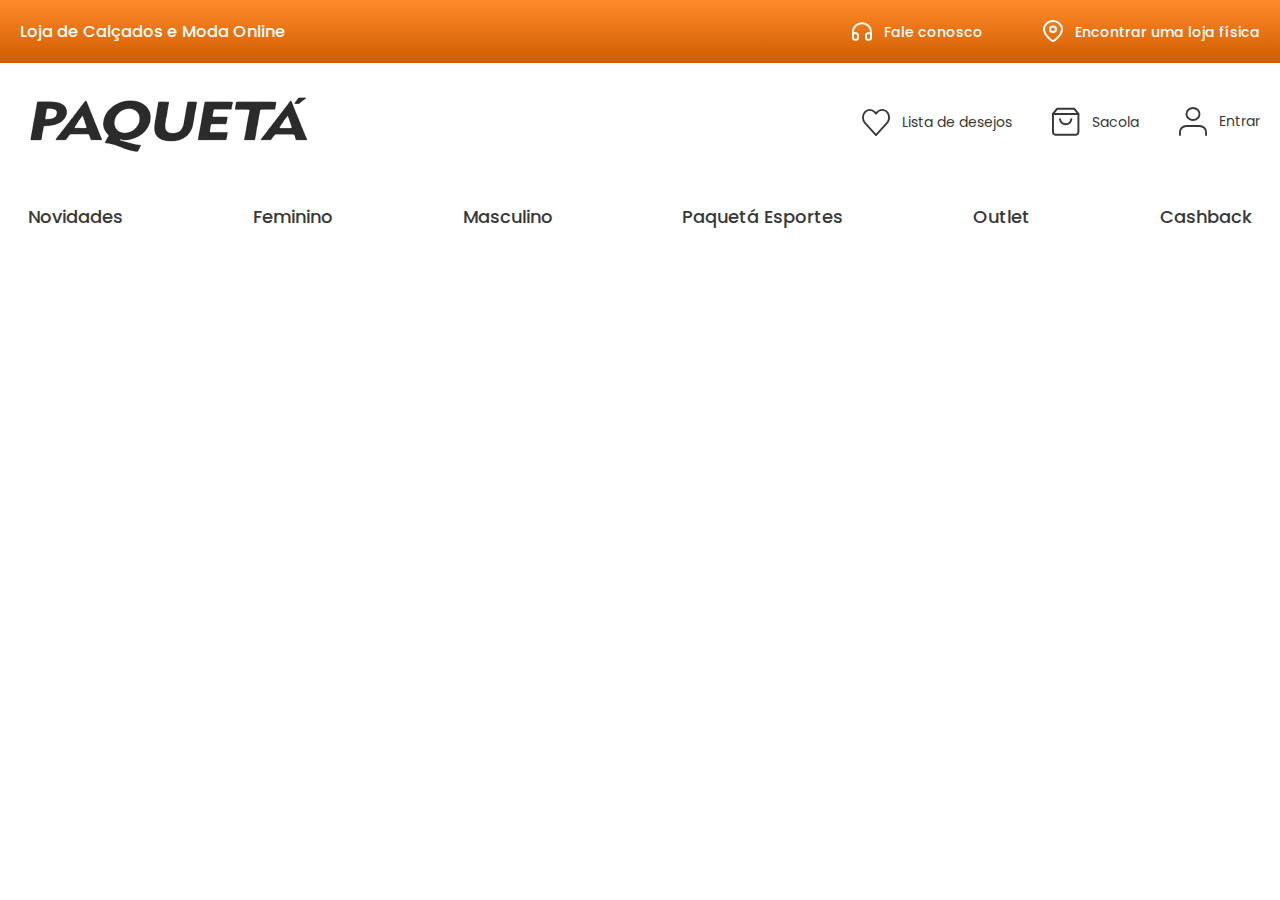
==== index.html @ 45530518 ":sparkles: feat: header com responsivo, css e js da pagina" ====
<!DOCTYPE html>
<html lang="en">
  <head>
    <meta charset="UTF-8" />
    <meta http-equiv="X-UA-Compatible" content="IE=edge" />
    <meta name="viewport" content="width=device-width, initial-scale=1.0" />
    <link rel="shortcut icon" href="./assets/favicon.ico" type="image/x-icon" />
    <link rel="stylesheet" href="assets/css/styles.css" />
    <title>Paqueta Calçados</title>
  </head>
  <body>
    <div class="header-top">
      <div class="container header-content">
        <div class="header-title">
          <h3>Loja de Calçados e Moda Online</h3>
        </div>
        <div class="header-address">
          <div class="header-address--item">
            <svg
              width="20"
              height="19"
              viewBox="0 0 20 19"
              fill="none"
              xmlns="http://www.w3.org/2000/svg"
            >
              <path
                d="M1 15.0268V9.50984C1 7.31505 1.94821 5.21016 3.63604 3.6582C5.32387 2.10625 7.61305 1.23437 10 1.23438C12.3869 1.23438 14.6761 2.10625 16.364 3.6582C18.0518 5.21016 19 7.31505 19 9.50984V15.0268"
                stroke="white"
                stroke-width="2"
                stroke-linecap="round"
                stroke-linejoin="round"
              />
              <path
                d="M19 15.9471C19 16.4348 18.7893 16.9026 18.4142 17.2475C18.0391 17.5923 17.5304 17.7861 17 17.7861H16C15.4696 17.7861 14.9609 17.5923 14.5858 17.2475C14.2107 16.9026 14 16.4348 14 15.9471V13.1886C14 12.7009 14.2107 12.2331 14.5858 11.8882C14.9609 11.5434 15.4696 11.3496 16 11.3496H19V15.9471ZM1 15.9471C1 16.4348 1.21071 16.9026 1.58579 17.2475C1.96086 17.5923 2.46957 17.7861 3 17.7861H4C4.53043 17.7861 5.03914 17.5923 5.41421 17.2475C5.78929 16.9026 6 16.4348 6 15.9471V13.1886C6 12.7009 5.78929 12.2331 5.41421 11.8882C5.03914 11.5434 4.53043 11.3496 4 11.3496H1V15.9471Z"
                stroke="white"
                stroke-width="2"
                stroke-linecap="round"
                stroke-linejoin="round"
              />
            </svg>
            <p>Fale conosco</p>
          </div>
          <div class="header-address--item">
            <svg
              width="20"
              height="23"
              viewBox="0 0 20 23"
              fill="none"
              xmlns="http://www.w3.org/2000/svg"
            >
              <path
                d="M19 9.27547C19 15.7119 10 21.2289 10 21.2289C10 21.2289 1 15.7119 1 9.27547C1 7.08068 1.94821 4.97578 3.63604 3.42383C5.32387 1.87188 7.61305 1 10 1C12.3869 1 14.6761 1.87188 16.364 3.42383C18.0518 4.97578 19 7.08068 19 9.27547Z"
                stroke="white"
                stroke-width="2"
                stroke-linecap="round"
                stroke-linejoin="round"
              />
              <path
                d="M10 12.0346C11.6569 12.0346 13 10.7995 13 9.27607C13 7.7526 11.6569 6.51758 10 6.51758C8.34315 6.51758 7 7.7526 7 9.27607C7 10.7995 8.34315 12.0346 10 12.0346Z"
                stroke="white"
                stroke-width="2"
                stroke-linecap="round"
                stroke-linejoin="round"
              />
            </svg>
            <p>Encontrar uma loja física</p>
          </div>
        </div>
      </div>
    </div>

    <header class="container column-reverse">
      <div class="header-logo-login">
        <div class="header-logo">
          <a href="#"><img src="./assets/logo.png" alt="" /></a>
        </div>
        <div class="header-actions">
          <div class="header-actions--item">
            <svg
              width="30"
              height="29"
              viewBox="0 0 30 29"
              fill="none"
              xmlns="http://www.w3.org/2000/svg"
            >
              <path
                d="M26.8409 3.387C26.1568 2.63025 25.3445 2.02994 24.4504 1.62037C23.5563 1.21081 22.598 1 21.6302 1C20.6625 1 19.7042 1.21081 18.8101 1.62037C17.916 2.02994 17.1037 2.63025 16.4195 3.387L14.9996 4.95678L13.5798 3.387C12.1978 1.85914 10.3234 1.00079 8.36905 1.00079C6.41466 1.00079 4.54031 1.85914 3.15835 3.387C1.77638 4.91486 1 6.98708 1 9.1478C1 11.3085 1.77638 13.3807 3.15835 14.9086L4.57823 16.4784L14.9996 28L25.4211 16.4784L26.8409 14.9086C27.5254 14.1522 28.0684 13.2541 28.4389 12.2657C28.8093 11.2772 29 10.2178 29 9.1478C29 8.07785 28.8093 7.01838 28.4389 6.02992C28.0684 5.04147 27.5254 4.14339 26.8409 3.387V3.387Z"
                stroke="#383838"
                stroke-width="2"
                stroke-linecap="round"
                stroke-linejoin="round"
              />
            </svg>
            <p>Lista de desejos</p>
          </div>
          <div class="header-actions--item">
            <svg
              width="29"
              height="30"
              viewBox="0 0 29 30"
              fill="none"
              xmlns="http://www.w3.org/2000/svg"
            >
              <path
                d="M5.39286 1.25L1 6.63562V25.4853C1 26.1995 1.30854 26.8844 1.85776 27.3894C2.40697 27.8944 3.15187 28.1781 3.92857 28.1781H24.4286C25.2053 28.1781 25.9502 27.8944 26.4994 27.3894C27.0486 26.8844 27.3571 26.1995 27.3571 25.4853V6.63562L22.9643 1.25H5.39286Z"
                stroke="#383838"
                stroke-width="2"
                stroke-linecap="round"
                stroke-linejoin="round"
              />
              <path
                d="M1 6.63477H27.3571"
                stroke="#383838"
                stroke-width="2"
                stroke-linecap="round"
                stroke-linejoin="round"
              />
              <path
                d="M20.0358 12.0215C20.0358 13.4498 19.4187 14.8197 18.3203 15.8297C17.2219 16.8397 15.7321 17.4071 14.1787 17.4071C12.6253 17.4071 11.1355 16.8397 10.0371 15.8297C8.93862 14.8197 8.32153 13.4498 8.32153 12.0215"
                stroke="#383838"
                stroke-width="2"
                stroke-linecap="round"
                stroke-linejoin="round"
              />
            </svg>
            <p>Sacola</p>
          </div>
          <div class="header-actions--item">
            <svg
              width="30"
              height="31"
              viewBox="0 0 30 31"
              fill="none"
              xmlns="http://www.w3.org/2000/svg"
            >
              <path
                d="M29 29.9633V26.7451C29 25.038 28.2625 23.4009 26.9497 22.1938C25.637 20.9867 23.8565 20.3086 22 20.3086H8C6.14348 20.3086 4.36301 20.9867 3.05025 22.1938C1.7375 23.4009 1 25.038 1 26.7451V29.9633"
                stroke="#383838"
                stroke-width="2"
                stroke-linecap="round"
                stroke-linejoin="round"
              />
              <path
                d="M15 13.873C18.866 13.873 22 10.9912 22 7.43648C22 3.88171 18.866 1 15 1C11.134 1 8 3.88171 8 7.43648C8 10.9912 11.134 13.873 15 13.873Z"
                stroke="#383838"
                stroke-width="2"
                stroke-linecap="round"
                stroke-linejoin="round"
              />
            </svg>
            <p>Entrar</p>
          </div>
        </div>
      </div>
      <nav>
        <div class="menu-mobile">
          <div></div>
          <div></div>
          <div></div>
        </div>
        <ul class="menu">
          <li><a href="#">Novidades</a></li>
          <li><a href="#">Feminino</a></li>
          <li><a href="#">Masculino</a></li>
          <li><a href="#">Paquetá Esportes</a></li>
          <li><a href="#">Outlet</a></li>
          <li><a href="#">Cashback</a></li>
        </ul>
      </nav>
    </header>

    <script type="module" src="./assets/js/index.js"></script>
  </body>
</html>
---- assets/css/styles.css ----
@import "global.css";
@import "header.css";

@import "responsivo.css";
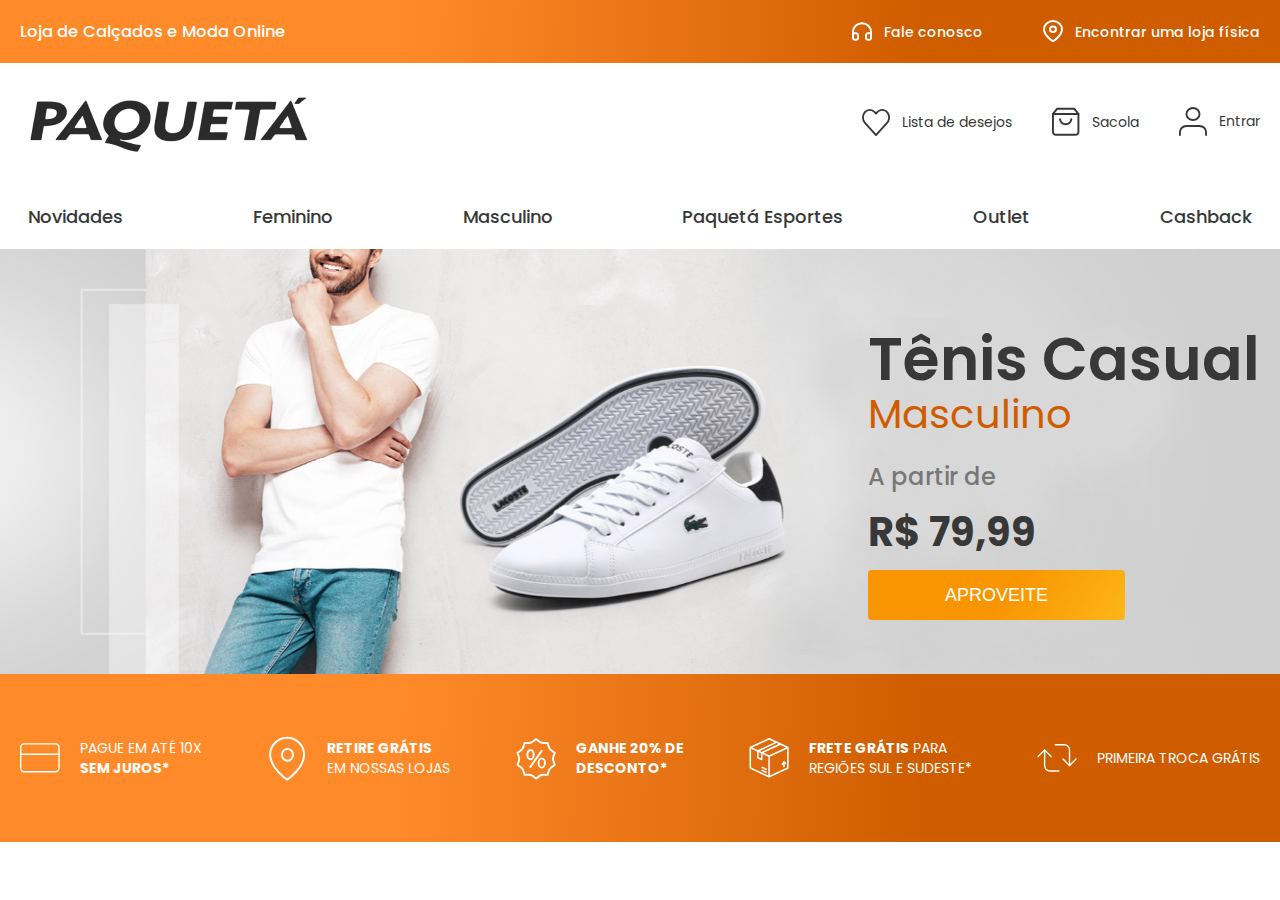
==== commit f9ee0674: ":sparkles: feat: adicionado banner e feito responsivo" ====
--- a/index.html
+++ b/index.html
@@ -4,7 +4,11 @@
     <meta charset="UTF-8" />
     <meta http-equiv="X-UA-Compatible" content="IE=edge" />
     <meta name="viewport" content="width=device-width, initial-scale=1.0" />
-    <link rel="shortcut icon" href="./assets/favicon.ico" type="image/x-icon" />
+    <link
+      rel="shortcut icon"
+      href="./assets/images/favicon.ico"
+      type="image/x-icon"
+    />
     <link rel="stylesheet" href="assets/css/styles.css" />
     <title>Paqueta Calçados</title>
   </head>
@@ -72,7 +76,7 @@
     <header class="container column-reverse">
       <div class="header-logo-login">
         <div class="header-logo">
-          <a href="#"><img src="./assets/logo.png" alt="" /></a>
+          <a href="#"><img src="./assets/images/logo.png" alt="" /></a>
         </div>
         <div class="header-actions">
           <div class="header-actions--item">
@@ -169,6 +173,197 @@
       </nav>
     </header>
 
+    <main>
+      <div class="banner">
+        <img src="./assets/images/banner-hero.png" alt="" />
+        <div class="banner-text">
+          <div class="banner-title">
+            <h2>Tênis Casual</h2>
+            <p>Masculino</p>
+          </div>
+
+          <div class="banner-price">
+            <span>A partir de </span>
+            <p>R$ 79,99</p>
+          </div>
+
+          <button class="button">Aproveite</button>
+        </div>
+      </div>
+
+      <div class="banner-desc">
+        <div class="container banner-flex">
+          <div class="banner-desc--item">
+            <svg
+              width="56"
+              height="42"
+              viewBox="0 0 56 42"
+              fill="none"
+              xmlns="http://www.w3.org/2000/svg"
+            >
+              <path
+                d="M49.75 1.24414H5.875C3.18261 1.24414 1 3.42675 1 6.11914V35.3691C1 38.0615 3.18261 40.2441 5.875 40.2441H49.75C52.4424 40.2441 54.625 38.0615 54.625 35.3691V6.11914C54.625 3.42675 52.4424 1.24414 49.75 1.24414Z"
+                stroke="white"
+                stroke-width="2"
+                stroke-linecap="round"
+                stroke-linejoin="round"
+              />
+              <path
+                d="M1 15.8691H54.625"
+                stroke="white"
+                stroke-width="2"
+                stroke-linecap="round"
+                stroke-linejoin="round"
+              />
+            </svg>
+            <div class="banner-desc--item-desc">
+              <p>Pague em até 10X</p>
+              <strong>Sem Juros*</strong>
+            </div>
+          </div>
+
+          <div class="banner-desc--item">
+            <svg
+              width="37"
+              height="45"
+              viewBox="0 0 37 45"
+              fill="none"
+              xmlns="http://www.w3.org/2000/svg"
+            >
+              <path
+                d="M35.625 18.8704C35.625 32.1908 18.625 43.6083 18.625 43.6083C18.625 43.6083 1.625 32.1908 1.625 18.8704C1.625 14.3282 3.41607 9.9721 6.60418 6.7603C9.7923 3.54851 14.1163 1.74414 18.625 1.74414C23.1337 1.74414 27.4577 3.54851 30.6458 6.7603C33.8339 9.9721 35.625 14.3282 35.625 18.8704Z"
+                stroke="white"
+                stroke-width="2"
+                stroke-linecap="round"
+                stroke-linejoin="round"
+              />
+              <path
+                d="M18.9714 24.7697C22.0372 24.7697 24.5225 22.1144 24.5225 18.839C24.5225 15.5635 22.0372 12.9082 18.9714 12.9082C15.9057 12.9082 13.4204 15.5635 13.4204 18.839C13.4204 22.1144 15.9057 24.7697 18.9714 24.7697Z"
+                stroke="white"
+                stroke-width="2"
+                stroke-linecap="round"
+                stroke-linejoin="round"
+              />
+            </svg>
+            <div class="banner-desc--item-desc">
+              <strong>Retire grátis</strong>
+              <p>Em nossas lojas</p>
+            </div>
+          </div>
+
+          <div class="banner-desc--item">
+            <svg
+              width="42"
+              height="45"
+              viewBox="0 0 42 45"
+              fill="none"
+              xmlns="http://www.w3.org/2000/svg"
+            >
+              <path
+                d="M18.5683 18.4741C18.5683 21.1788 17.0791 23.3716 15.2423 23.3716C13.4052 23.3716 11.916 21.1788 11.916 18.4741C11.916 15.769 13.4052 13.5762 15.2423 13.5762C17.0791 13.5762 18.5683 15.769 18.5683 18.4741Z"
+                stroke="white"
+                stroke-width="2.01888"
+                stroke-miterlimit="10"
+                stroke-linecap="round"
+              />
+              <path
+                d="M30.3285 27.2452C30.3285 29.9503 28.8393 32.1431 27.0022 32.1431C25.1655 32.1431 23.6763 29.9503 23.6763 27.2452C23.6763 24.5405 25.1655 22.3477 27.0022 22.3477C28.8393 22.3477 30.3285 24.5405 30.3285 27.2452"
+                stroke="white"
+                stroke-width="2.01888"
+                stroke-miterlimit="10"
+                stroke-linecap="round"
+              />
+              <path
+                d="M15.0959 31.3409L26.9165 14.4453"
+                stroke="white"
+                stroke-width="2.01888"
+                stroke-miterlimit="10"
+                stroke-linecap="round"
+              />
+              <path
+                d="M21.1224 2.24414L24.8472 4.96444C25.9298 5.75603 27.2335 6.18266 28.5721 6.18266H33.175L34.5984 10.5828C35.0113 11.8633 35.8172 12.9789 36.8998 13.7701L40.6246 16.4904L39.2012 20.8906L39.2016 20.8909C38.7876 22.1707 38.7876 23.5493 39.2016 24.8291L40.625 29.2293L36.9002 31.9496L36.8998 31.9499C35.8172 32.7411 35.0113 33.8567 34.5984 35.1372L33.175 39.5373H28.5671C27.2285 39.5373 25.9245 39.9639 24.8423 40.7556L21.1223 43.4759L17.3975 40.7556C16.3149 39.964 15.0112 39.5373 13.6726 39.5373H9.07468L7.65127 35.1372C7.2383 33.8567 6.43277 32.7411 5.34984 31.9499L1.625 29.2296L3.04841 24.8294V24.8291C3.46209 23.5493 3.46209 22.1707 3.04841 20.8909L1.625 16.4908L5.34984 13.7705V13.7701C6.43277 12.9789 7.23831 11.8633 7.65127 10.5828L9.07468 6.18266H13.6776C15.0162 6.18266 16.3202 5.75606 17.4024 4.96444L21.1224 2.24414Z"
+                stroke="white"
+                stroke-width="2.01888"
+                stroke-miterlimit="10"
+              />
+            </svg>
+
+            <div class="banner-desc--item-desc">
+              <strong
+                >Ganhe 20% de <br />
+                desconto*</strong
+              >
+            </div>
+          </div>
+
+          <div class="banner-desc--item">
+            <svg
+              width="48"
+              height="48"
+              viewBox="0 0 48 48"
+              fill="none"
+              xmlns="http://www.w3.org/2000/svg"
+            >
+              <path
+                d="M47.5978 36.2327C47.6108 36.1889 47.6196 36.1444 47.625 36.099V11.3924C47.6229 11.2806 47.6008 11.1696 47.5594 11.0658C47.5481 11.0364 47.5347 11.0078 47.5201 10.98C47.4837 10.9052 47.4377 10.8359 47.3826 10.7737C47.3646 10.7539 47.35 10.7312 47.3303 10.7123V10.7127C47.2572 10.6408 47.1732 10.582 47.0812 10.5375L24.5164 0.087001C24.2682 -0.0290003 23.9818 -0.0290003 23.7336 0.087001L1.16879 10.5375C1.07684 10.582 0.992828 10.6408 0.919681 10.7127C0.900036 10.7316 0.884988 10.7543 0.867433 10.7741V10.7737C0.81226 10.8359 0.766282 10.9052 0.729913 10.98C0.715284 11.0078 0.701908 11.0364 0.690623 11.0658C0.649243 11.1696 0.62709 11.2806 0.625 11.3924V36.099C0.630434 36.1444 0.639211 36.1889 0.652169 36.2327C0.65802 36.3045 0.672232 36.3751 0.694385 36.4436C0.7203 36.4979 0.751648 36.5491 0.788012 36.5971C0.816434 36.65 0.849873 36.7005 0.887909 36.7467C0.940575 36.7954 0.998678 36.8383 1.06137 36.874C1.09523 36.903 1.13159 36.9299 1.16963 36.9539L23.7344 47.4043H23.7478C23.9877 47.5149 24.264 47.5149 24.5043 47.4043H24.5173L47.082 36.9539C47.1201 36.9299 47.1564 36.903 47.1907 36.874C47.253 36.8383 47.3111 36.7954 47.3638 36.7467C47.4022 36.7005 47.4356 36.65 47.4641 36.5971C47.5 36.5491 47.5318 36.4979 47.5577 36.4436C47.579 36.3751 47.5924 36.3041 47.5978 36.2327H47.5978ZM2.49933 12.8635L9.67772 16.1877V23.6624C9.67772 24.0298 9.89089 24.3635 10.2228 24.5173L14.9041 26.6827C15.1938 26.8168 15.532 26.7933 15.8007 26.6197C16.0695 26.4465 16.2321 26.1477 16.2316 25.8266V19.2269L23.191 22.4439V45.0761L2.49879 35.4956L2.49933 12.8635ZM35.437 7.22673L15.2658 16.6848L12.8399 15.5617L33.0121 6.10362L35.437 7.22673ZM11.5528 17.0547L14.3617 18.3547V24.3579L11.5528 23.0588V17.0547ZM25.063 22.4439L45.7552 12.8635V35.4956L25.063 45.076V22.4439ZM24.1267 20.8039L17.4792 17.726L37.6738 8.25568L44.4506 11.3928L24.1267 20.8039ZM24.1267 1.98283L30.7901 5.06788L10.5955 14.5387L3.80294 11.3931L24.1267 1.98283ZM15.0148 34.8863C15.1189 34.6593 15.3082 34.4832 15.5411 34.3966C15.7743 34.31 16.0318 34.3206 16.2575 34.4248L20.9606 36.6024H20.9601C21.1909 36.7037 21.371 36.894 21.4605 37.1307C21.5499 37.3669 21.5407 37.6296 21.4358 37.8595C21.3305 38.089 21.1374 38.2663 20.9008 38.3517C20.6638 38.437 20.403 38.4227 20.1764 38.3122L15.4733 36.1346H15.4738C15.0044 35.9173 14.7991 35.3583 15.0148 34.8862V34.8863ZM21.4179 41.3893H21.4183C21.2018 41.8613 20.6463 42.0677 20.1765 41.8504L15.4734 39.6728H15.4738C15.004 39.4538 14.7996 38.8936 15.0174 38.4211C15.2352 37.9487 15.7923 37.7432 16.2622 37.9621L20.9653 40.1397C21.433 40.3595 21.6357 40.9181 21.4184 41.3892L21.4179 41.3893ZM44.4556 31.1128C44.0928 31.4831 43.5001 31.4877 43.1319 31.1233L42.9053 30.9002V34.3382C42.9053 34.8581 42.4861 35.2797 41.969 35.2797C41.452 35.2797 41.0328 34.8581 41.0328 34.3382V31.6079L40.7293 32.0383C40.4267 32.4511 39.8515 32.5444 39.4352 32.2485C39.0189 31.9526 38.9144 31.3763 39.2003 30.9518L41.2041 28.1084C41.22 28.0866 41.2426 28.0765 41.2593 28.0567C41.276 28.037 41.2827 28.0113 41.3007 27.9928H41.3003C41.3304 27.9689 41.3617 27.9466 41.3939 27.926C41.4395 27.8899 41.488 27.8583 41.5394 27.8319C41.5619 27.8205 41.5787 27.8008 41.6029 27.7903C41.6272 27.7797 41.6715 27.7789 41.7049 27.7684V27.7688C41.7634 27.7507 41.8236 27.7386 41.8846 27.7318C41.9097 27.7318 41.9331 27.7188 41.9586 27.7175H41.9632V27.718C41.995 27.7226 42.0263 27.7293 42.0568 27.7377C42.1166 27.7423 42.1755 27.7537 42.2328 27.7705C42.2608 27.7755 42.2884 27.7823 42.3151 27.7903C42.3498 27.8083 42.3829 27.8289 42.4146 27.8516C42.4435 27.8684 42.4765 27.8722 42.5036 27.8911C42.5308 27.91 42.5363 27.9306 42.5559 27.9475C42.5776 27.9601 42.5985 27.9739 42.6186 27.9891L42.624 27.9937L44.4435 29.7816C44.8126 30.1456 44.818 30.7416 44.4556 31.1127L44.4556 31.1128Z"
+                fill="white"
+              />
+            </svg>
+
+            <div class="banner-desc--item-desc">
+              <p>
+                <strong>Frete grátis</strong> para <br />
+                regiões sul e sudeste*
+              </p>
+            </div>
+          </div>
+
+          <div class="banner-desc--item">
+            <svg
+              width="57"
+              height="40"
+              viewBox="0 0 57 40"
+              fill="none"
+              xmlns="http://www.w3.org/2000/svg"
+            >
+              <path
+                d="M37.085 21.5176L46.355 30.8392L55.6251 21.5176"
+                stroke="white"
+                stroke-width="2"
+                stroke-linecap="round"
+                stroke-linejoin="round"
+              />
+              <path
+                d="M25.9612 1.00977H38.9393C40.9062 1.00977 42.7925 1.79544 44.1833 3.19396C45.574 4.59248 46.3554 6.48927 46.3554 8.46707V30.839"
+                stroke="white"
+                stroke-width="2"
+                stroke-linecap="round"
+                stroke-linejoin="round"
+              />
+              <path
+                d="M20.1652 17.9681L10.8951 8.64648L1.625 17.9681"
+                stroke="white"
+                stroke-width="2"
+                stroke-linecap="round"
+                stroke-linejoin="round"
+              />
+              <path
+                d="M31.2894 38.4757H18.3113C16.3445 38.4757 14.4582 37.69 13.0674 36.2915C11.6766 34.893 10.8953 32.9962 10.8953 31.0184V8.64648"
+                stroke="white"
+                stroke-width="2"
+                stroke-linecap="round"
+                stroke-linejoin="round"
+              />
+            </svg>
+
+            <div class="banner-desc--item-desc">
+              <p>Primeira troca grátis</p>
+            </div>
+          </div>
+        </div>
+      </div>
+    </main>
+
     <script type="module" src="./assets/js/index.js"></script>
   </body>
 </html>
--- a/assets/css/styles.css
+++ b/assets/css/styles.css
@@ -1,4 +1,5 @@
 @import "global.css";
 @import "header.css";
+@import "banner.css";
 
 @import "responsivo.css";
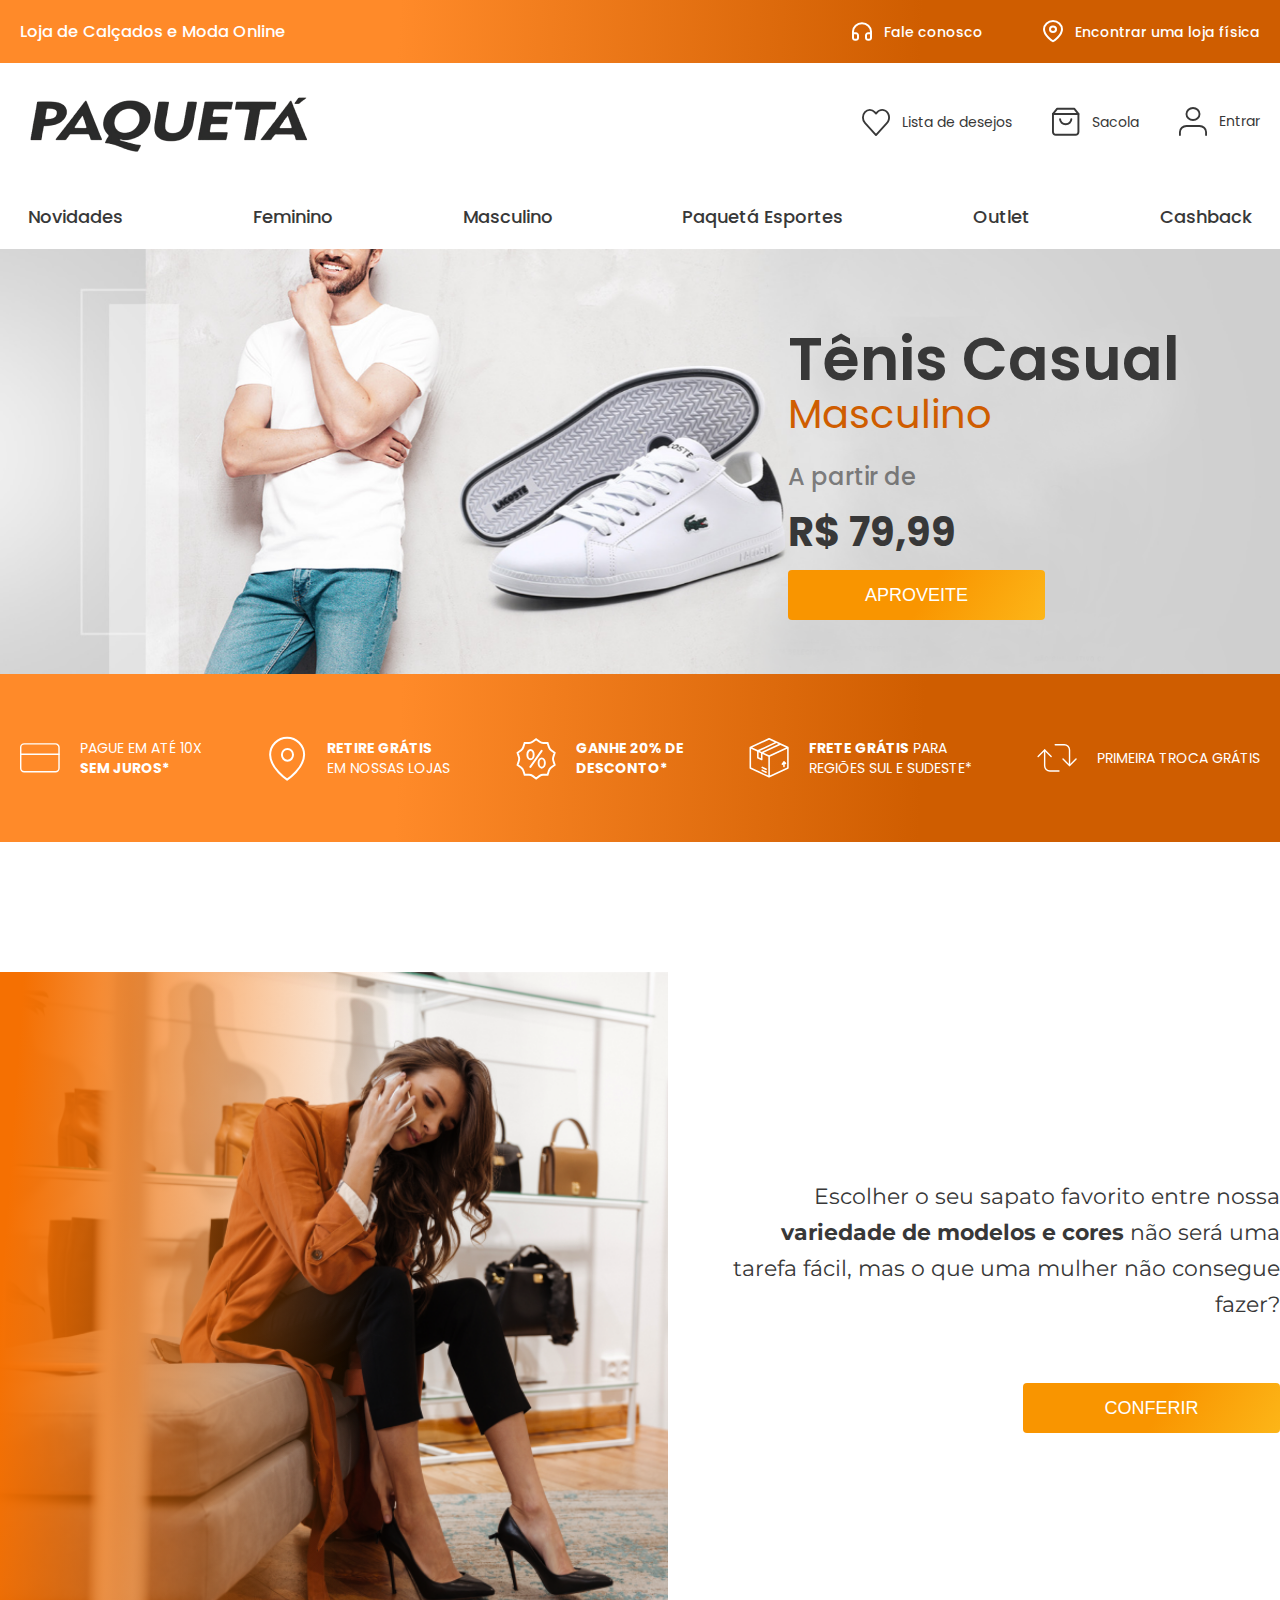
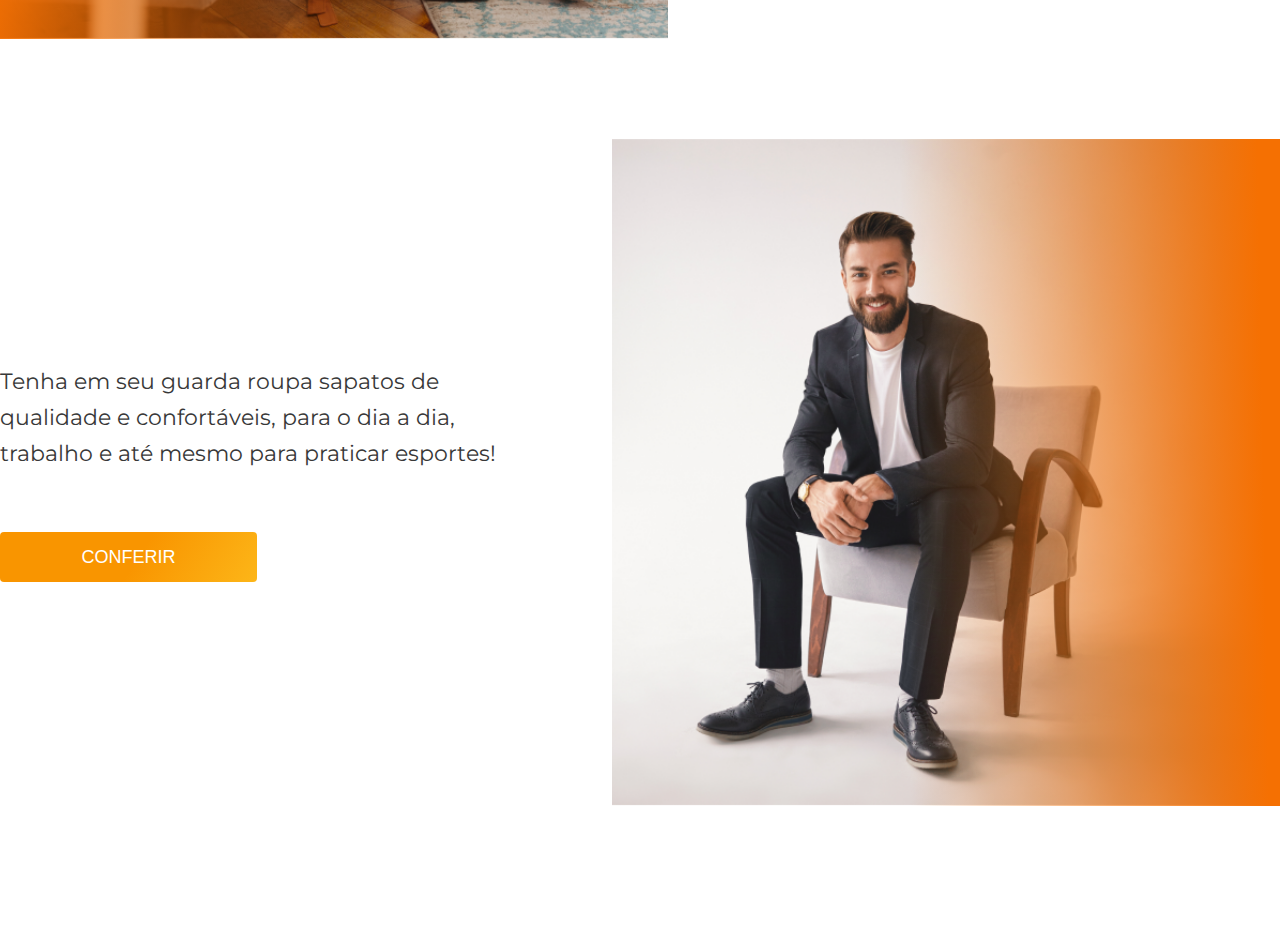
==== commit bc2f490d: ":sparkles: feat: section calcados" ====
--- a/index.html
+++ b/index.html
@@ -174,7 +174,7 @@
     </header>
 
     <main>
-      <div class="banner">
+      <section class="banner">
         <img src="./assets/images/banner-hero.png" alt="" />
         <div class="banner-text">
           <div class="banner-title">
@@ -189,9 +189,9 @@
 
           <button class="button">Aproveite</button>
         </div>
-      </div>
-
-      <div class="banner-desc">
+      </section>
+
+      <section class="banner-desc">
         <div class="container banner-flex">
           <div class="banner-desc--item">
             <svg
@@ -361,7 +361,32 @@
             </div>
           </div>
         </div>
-      </div>
+      </section>
+
+      <section class="calcados container">
+        <div class="calcados-item">
+          <div class="calcados-img woman"></div>
+          <div class="calcados-desc">
+            <h3>
+              Escolher o seu sapato favorito entre nossa
+              <strong>variedade de modelos e cores</strong> não será uma tarefa
+              fácil, mas o que uma mulher não consegue fazer?
+            </h3>
+            <button class="button">Conferir</button>
+          </div>
+        </div>
+
+        <div class="calcados-item reverse">
+          <div class="calcados-img man"></div>
+          <div class="calcados-desc right">
+            <h3>
+              Tenha em seu guarda roupa sapatos de qualidade e confortáveis,
+              para o dia a dia, trabalho e até mesmo para praticar esportes!
+            </h3>
+            <button class="button">Conferir</button>
+          </div>
+        </div>
+      </section>
     </main>
 
     <script type="module" src="./assets/js/index.js"></script>
--- a/assets/css/styles.css
+++ b/assets/css/styles.css
@@ -1,5 +1,6 @@
 @import "global.css";
 @import "header.css";
 @import "banner.css";
+@import "calcados.css";
 
 @import "responsivo.css";
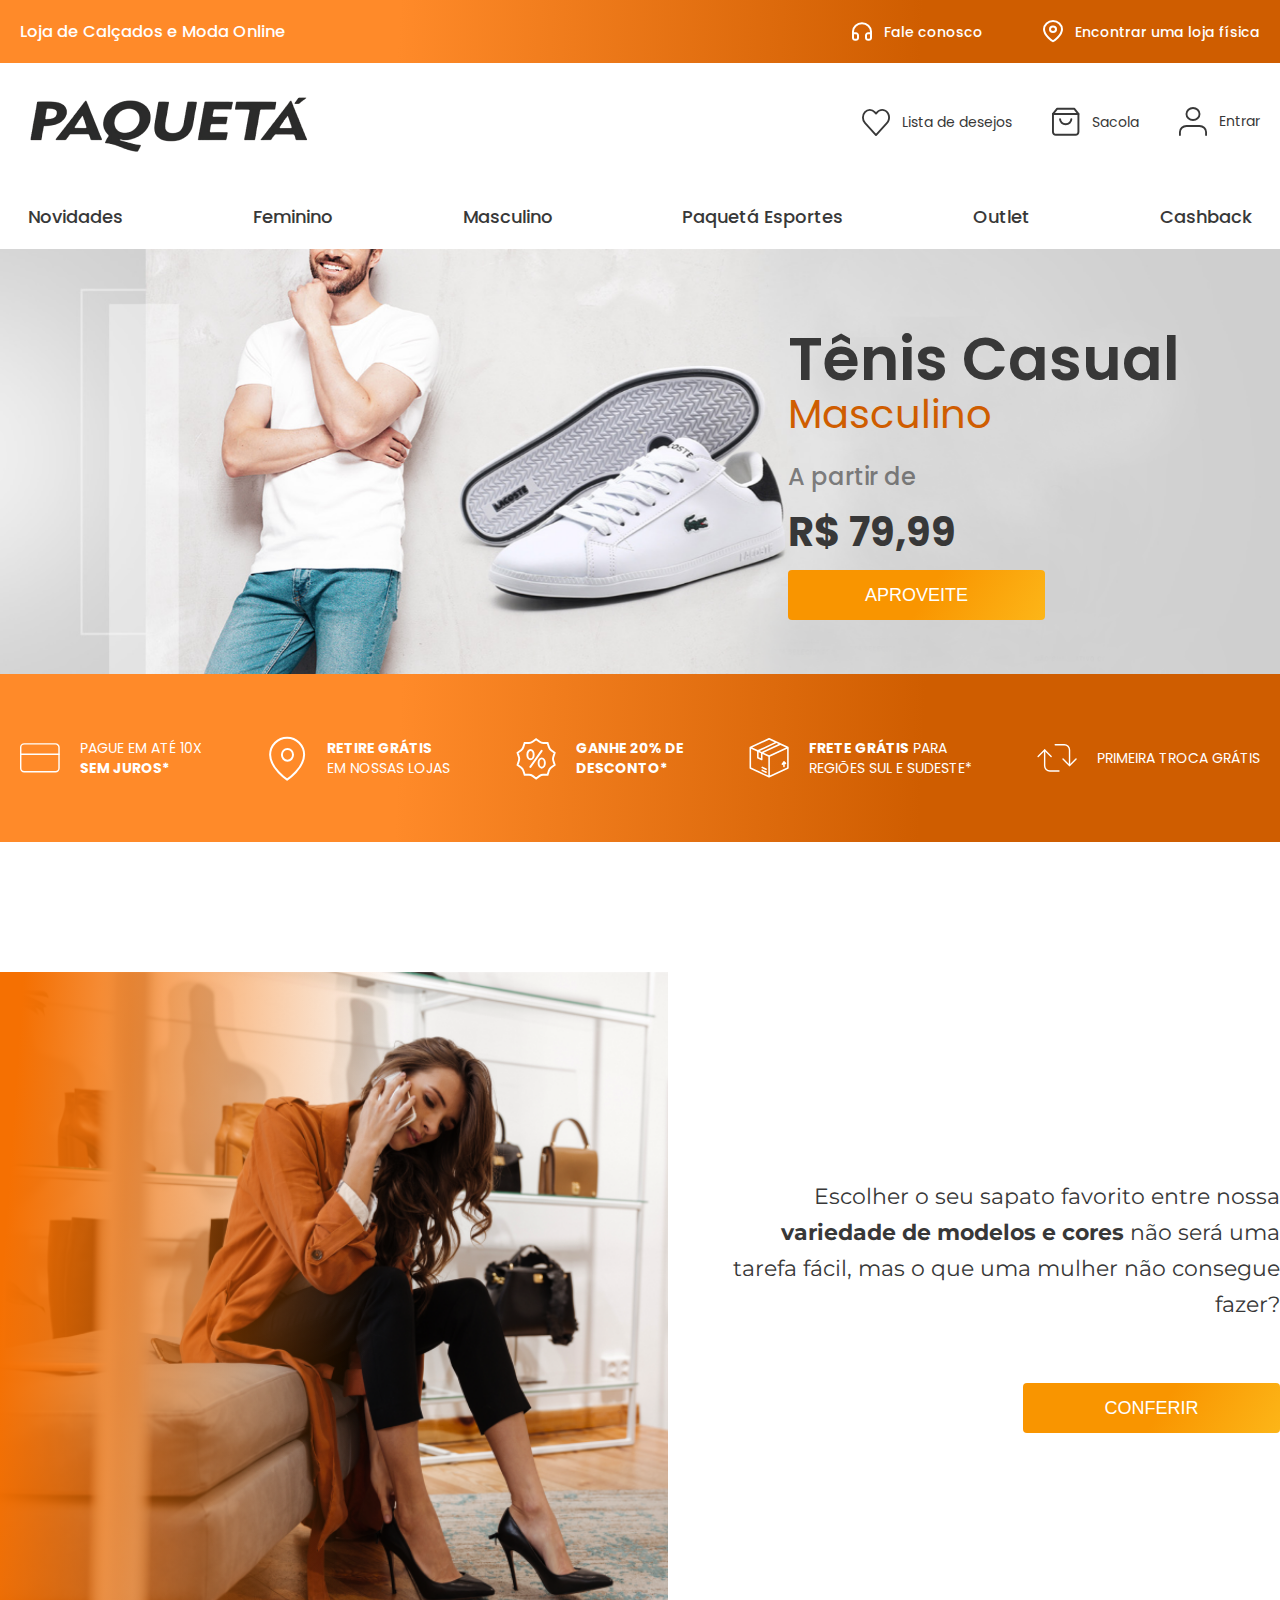
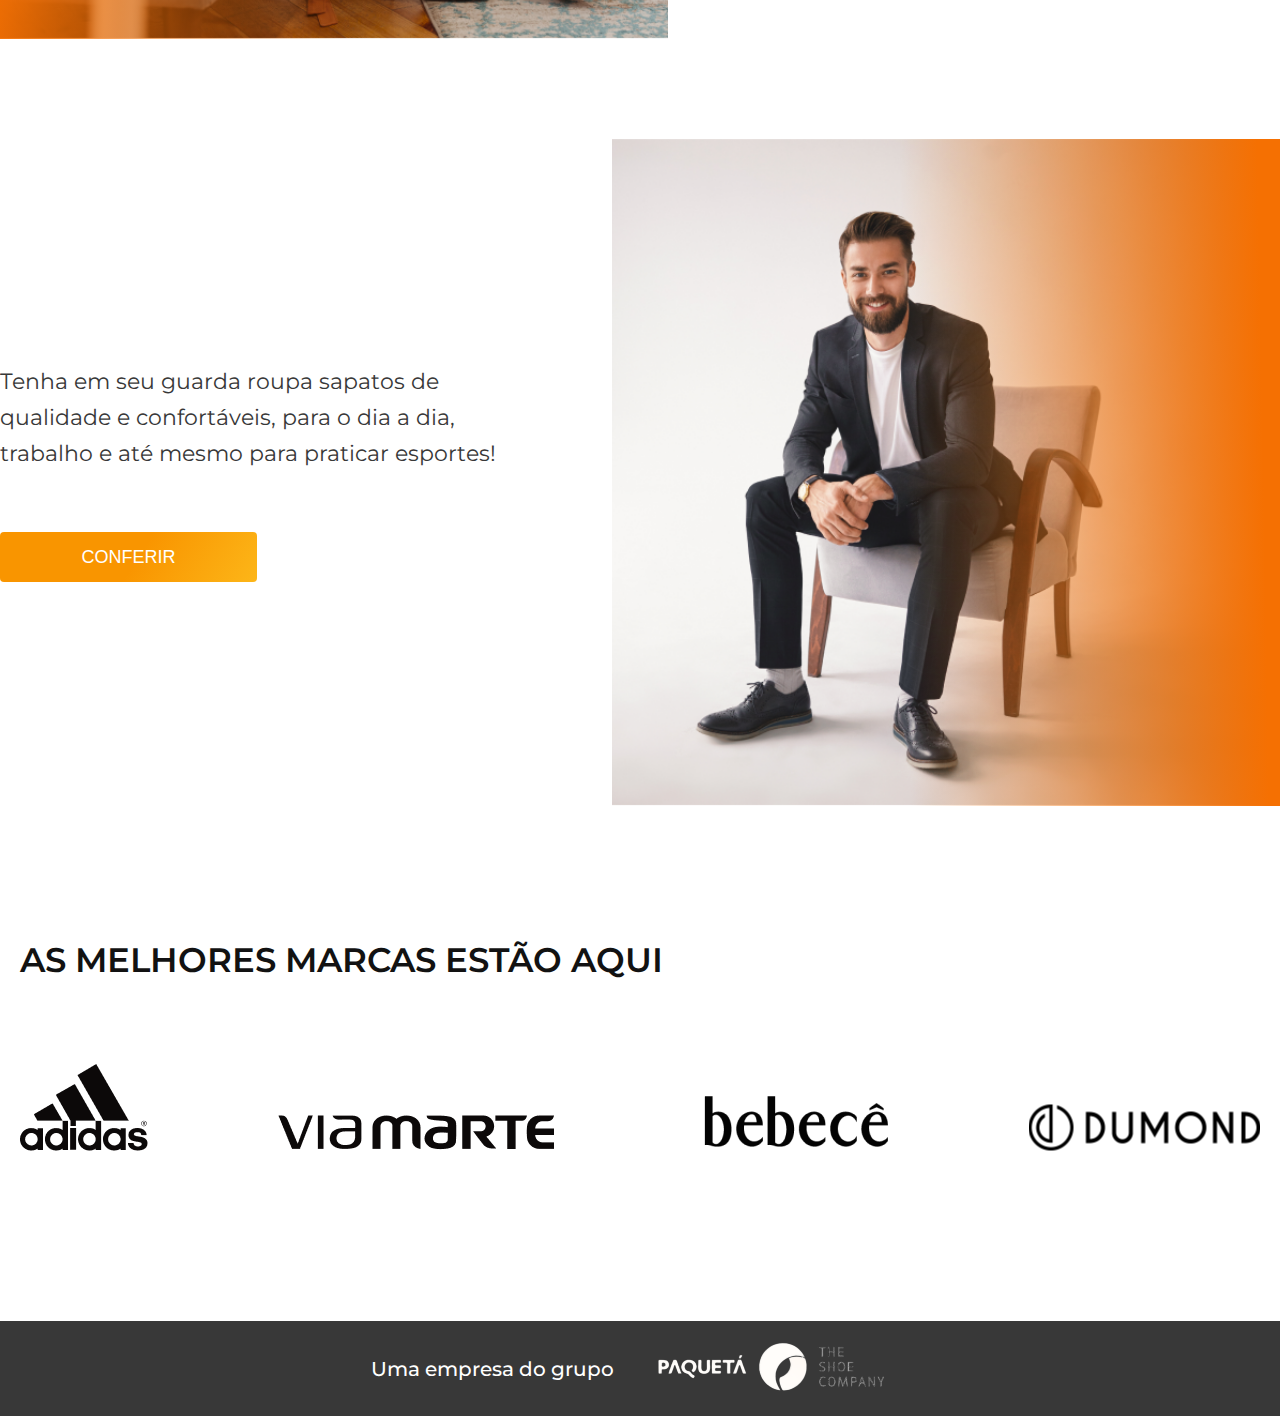
==== commit ff287cc9: ":sparkles: feat: footer finalizado" ====
--- a/index.html
+++ b/index.html
@@ -387,8 +387,22 @@
           </div>
         </div>
       </section>
+
+      <section class="marcas container">
+        <h2>As Melhores marcas estão aqui</h2>
+        <div class="marcas-img">
+          <img src="./assets/images/logos/adidas.png" alt="" />
+          <img src="./assets/images/logos/via-marte.png" alt="" />
+          <img src="./assets/images/logos/bebece.png" alt="" />
+          <img src="./assets/images/logos/dumond.png" alt="" />
+        </div>
+      </section>
     </main>
 
+    <footer>
+      <p>Uma empresa do grupo</p>
+      <img src="./assets/images/logos/logo-footer.png" alt="" />
+    </footer>
     <script type="module" src="./assets/js/index.js"></script>
   </body>
 </html>
--- a/assets/css/styles.css
+++ b/assets/css/styles.css
@@ -2,5 +2,7 @@
 @import "header.css";
 @import "banner.css";
 @import "calcados.css";
+@import "marcas.css";
+@import "footer.css";
 
 @import "responsivo.css";
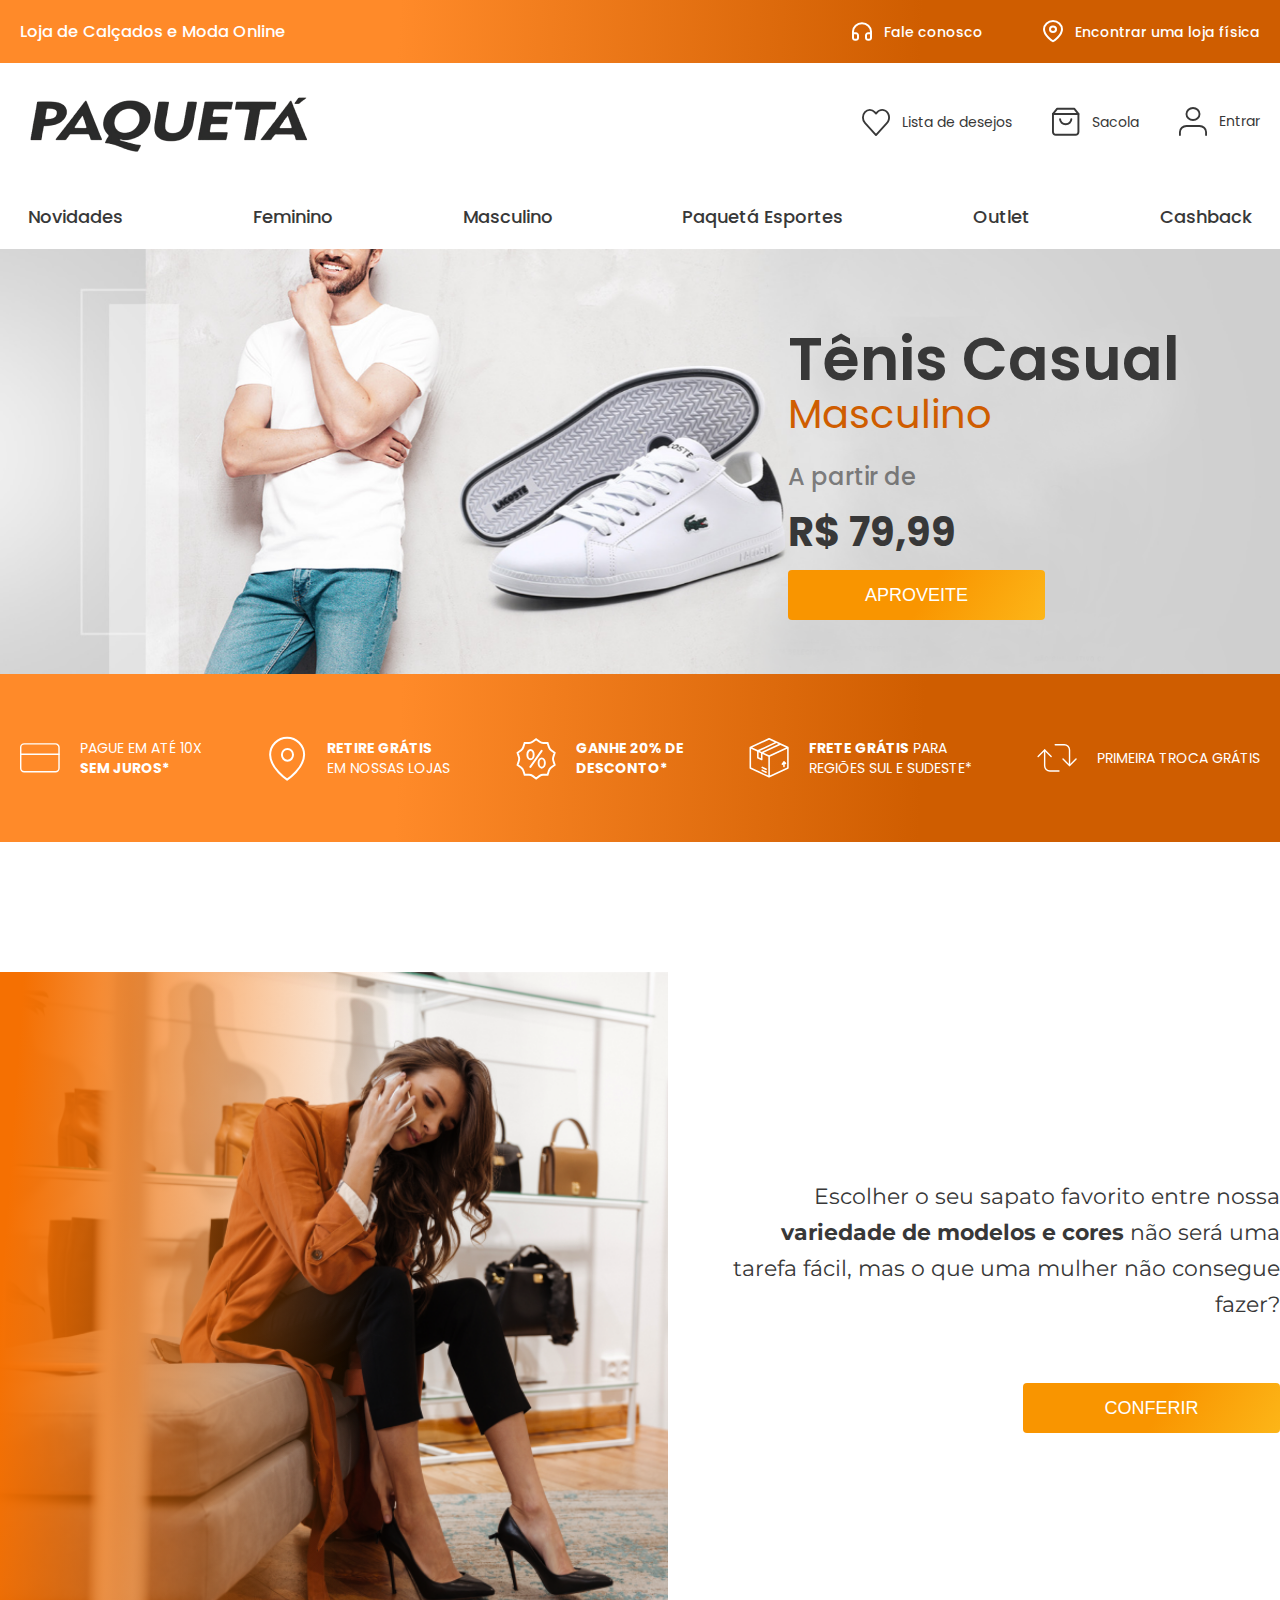
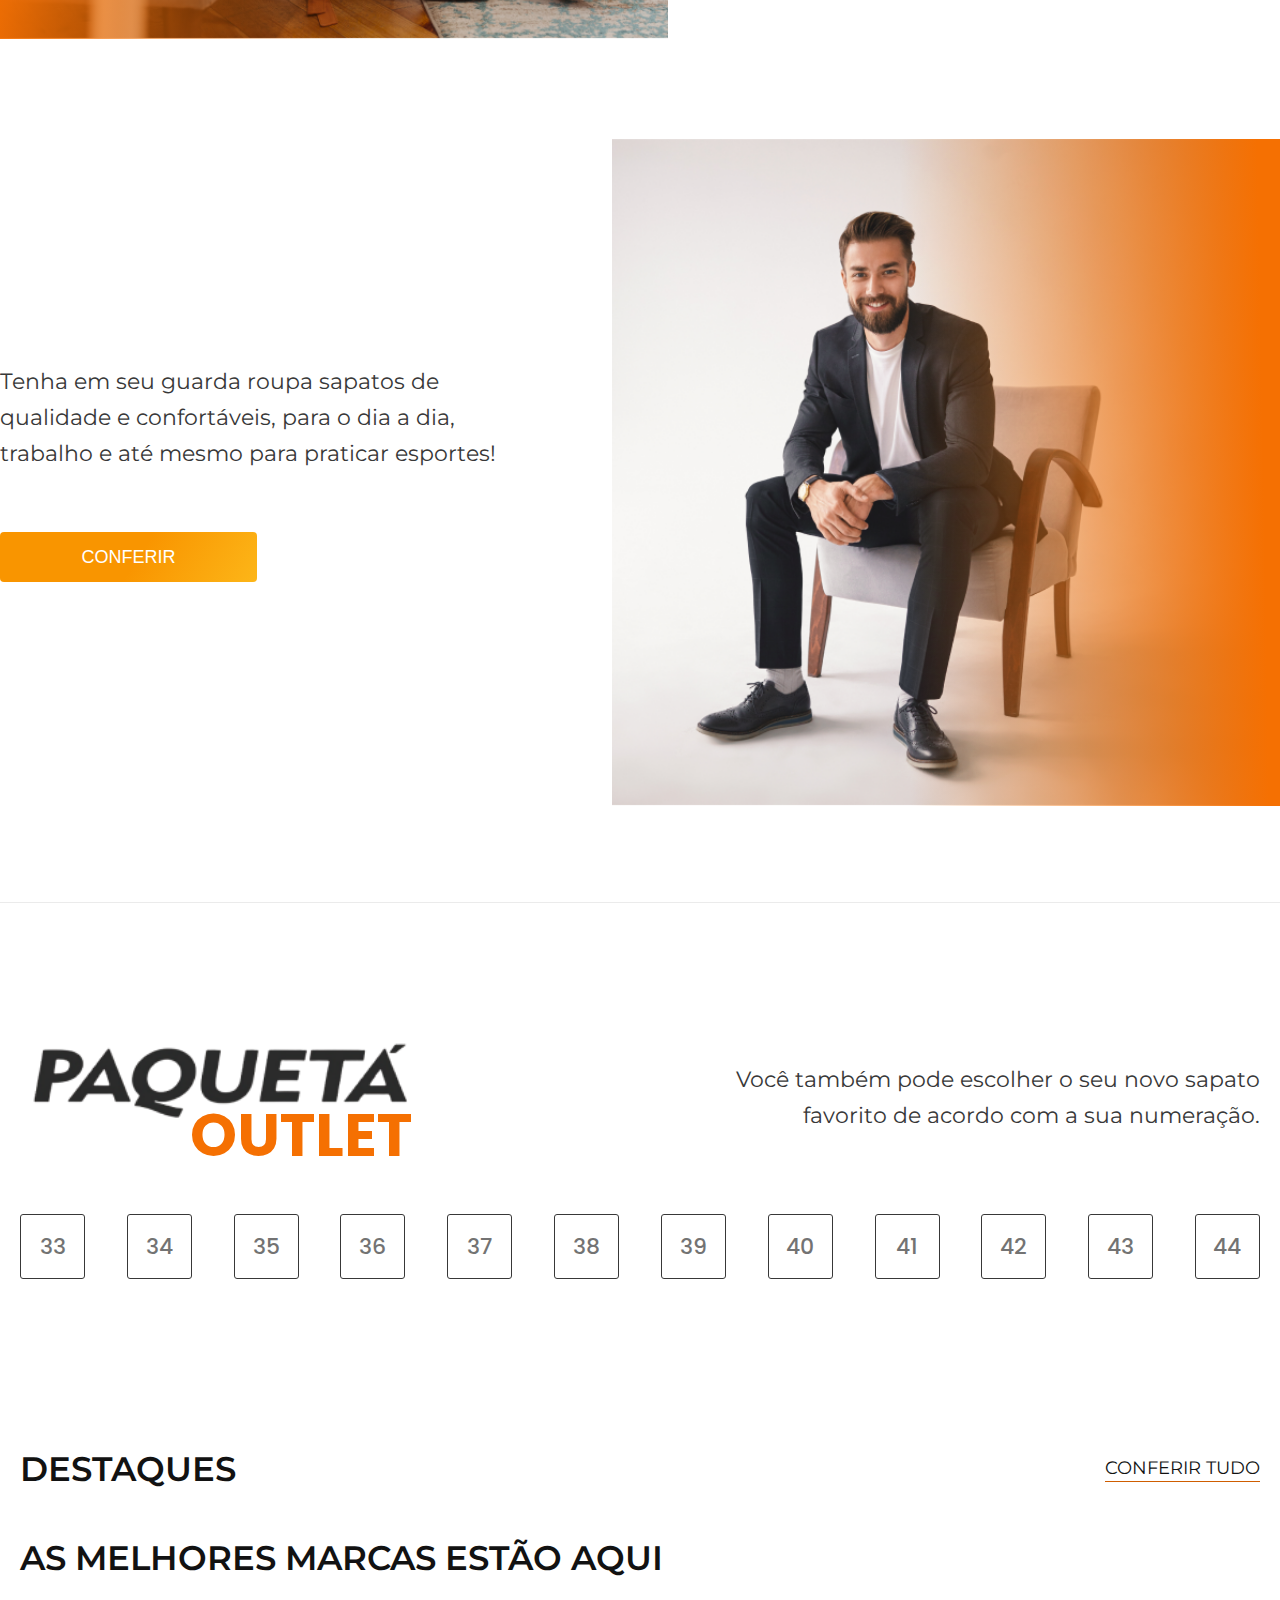
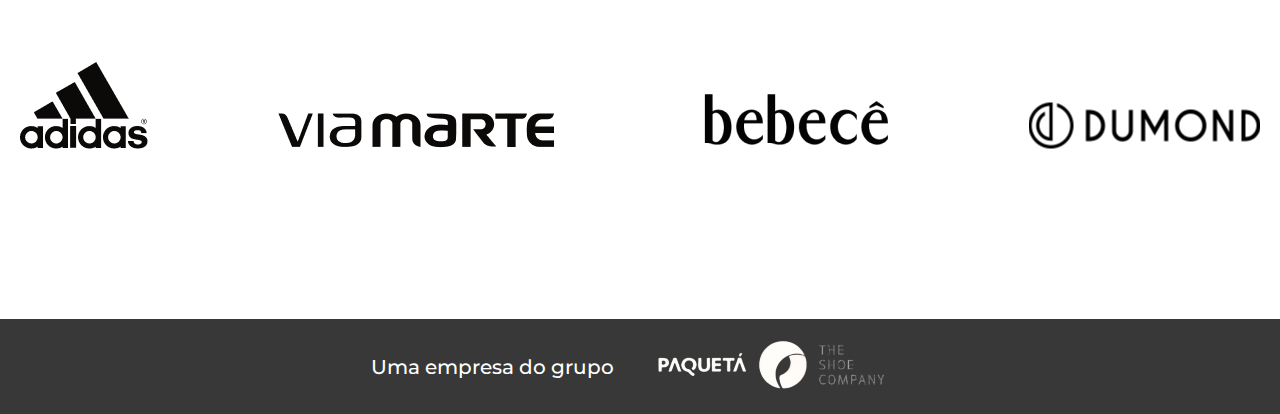
==== commit da92e5dd: ":sparkles: feat: secoes outlet e destaques iniciadas" ====
--- a/index.html
+++ b/index.html
@@ -388,6 +388,64 @@
         </div>
       </section>
 
+      <section class="container outlet">
+        <div class="outlet-logo">
+          <img src="./assets/images/logo.png" alt="paqueta logo" />
+          <p>
+            Você também pode escolher o seu novo sapato favorito de acordo com a
+            sua numeração.
+          </p>
+        </div>
+        <div class="outlet-number-shoes">
+          <div class="number-shoes">
+            <p>33</p>
+          </div>
+          <div class="number-shoes">
+            <p>34</p>
+          </div>
+          <div class="number-shoes">
+            <p>35</p>
+          </div>
+          <div class="number-shoes">
+            <p>36</p>
+          </div>
+          <div class="number-shoes">
+            <p>37</p>
+          </div>
+          <div class="number-shoes">
+            <p>38</p>
+          </div>
+          <div class="number-shoes">
+            <p>39</p>
+          </div>
+          <div class="number-shoes">
+            <p>40</p>
+          </div>
+          <div class="number-shoes">
+            <p>41</p>
+          </div>
+          <div class="number-shoes">
+            <p>42</p>
+          </div>
+          <div class="number-shoes">
+            <p>43</p>
+          </div>
+          <div class="number-shoes">
+            <p>44</p>
+          </div>
+        </div>
+      </section>
+
+      <section class="container destaques">
+        <div class="destaques-header">
+          <h2>Destaques</h2>
+          <p>conferir tudo</p>
+        </div>
+        <div class="cards-destaques">
+          <div class="cards-destaques-carrousel"></div>
+        </div>
+      </section>
+
       <section class="marcas container">
         <h2>As Melhores marcas estão aqui</h2>
         <div class="marcas-img">
--- a/assets/css/styles.css
+++ b/assets/css/styles.css
@@ -3,6 +3,8 @@
 @import "banner.css";
 @import "calcados.css";
 @import "marcas.css";
+@import "outlet.css";
+@import "destaques.css";
 @import "footer.css";
 
 @import "responsivo.css";
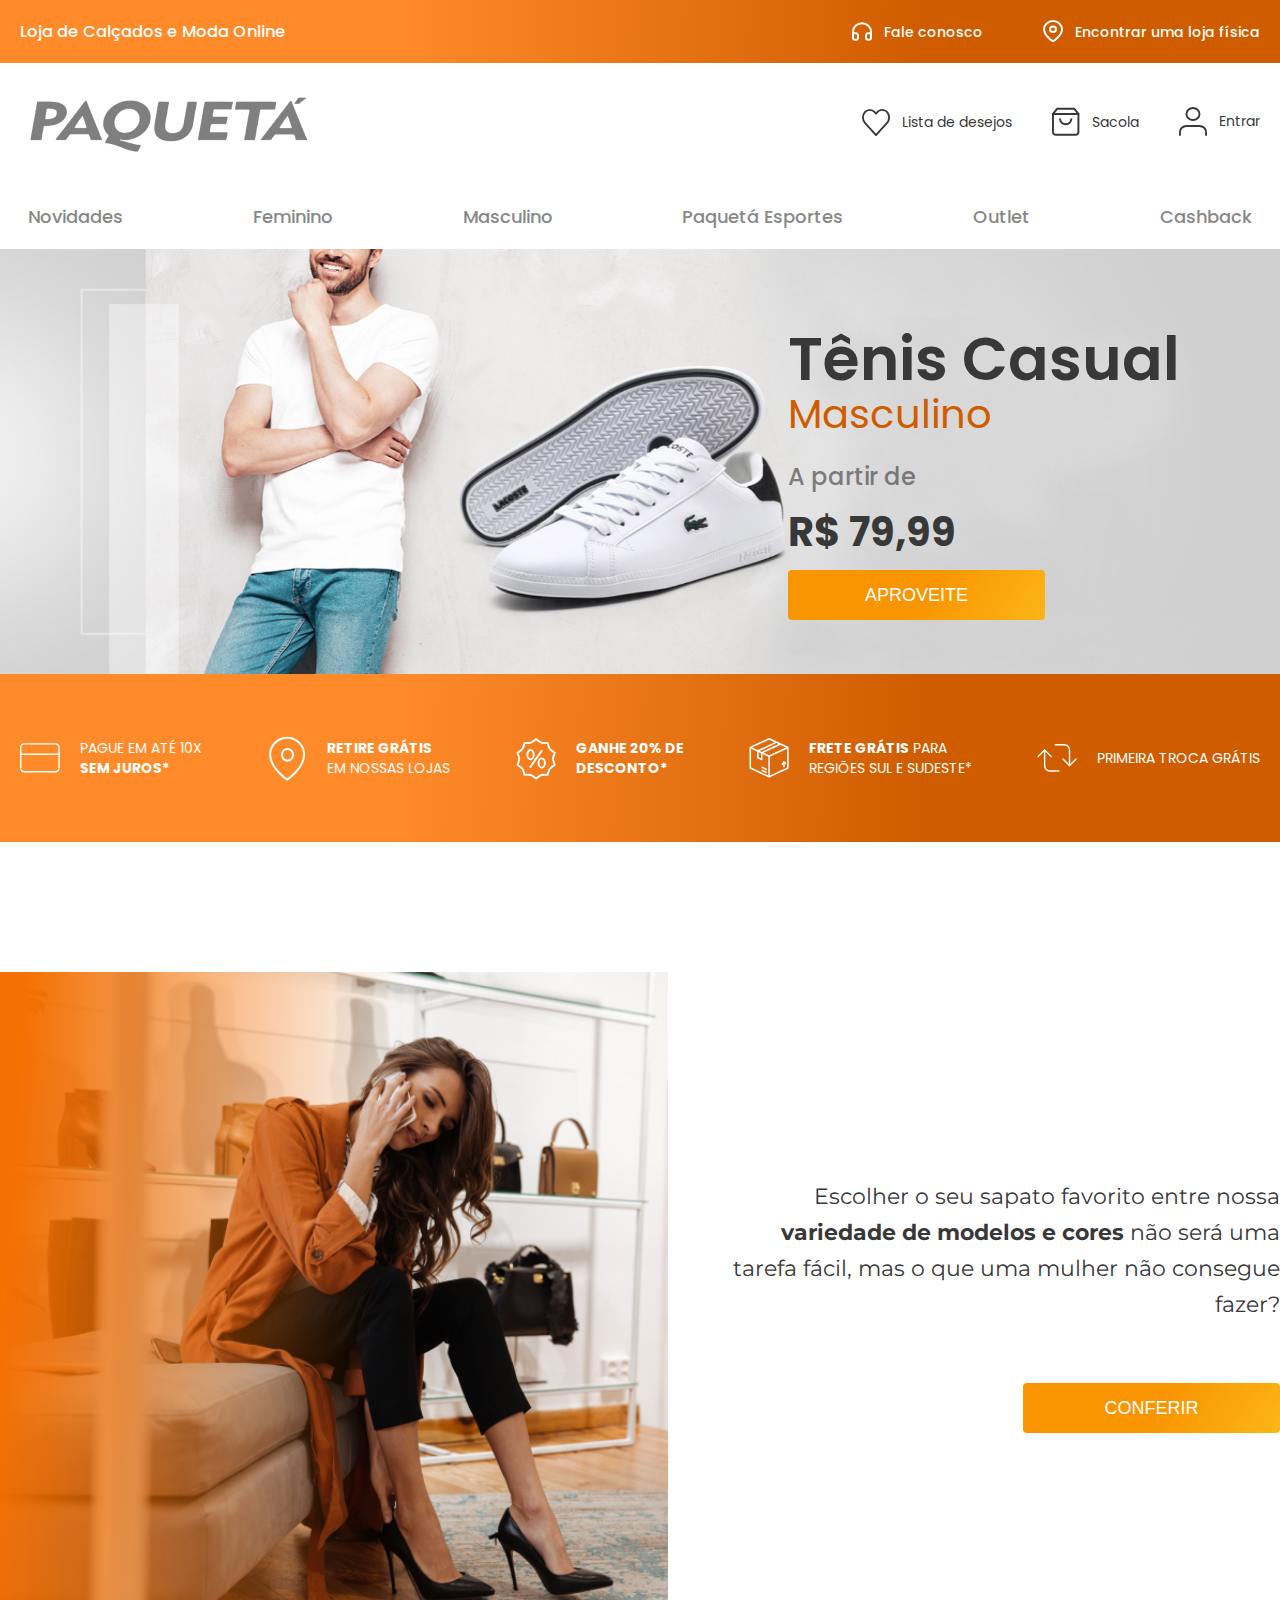
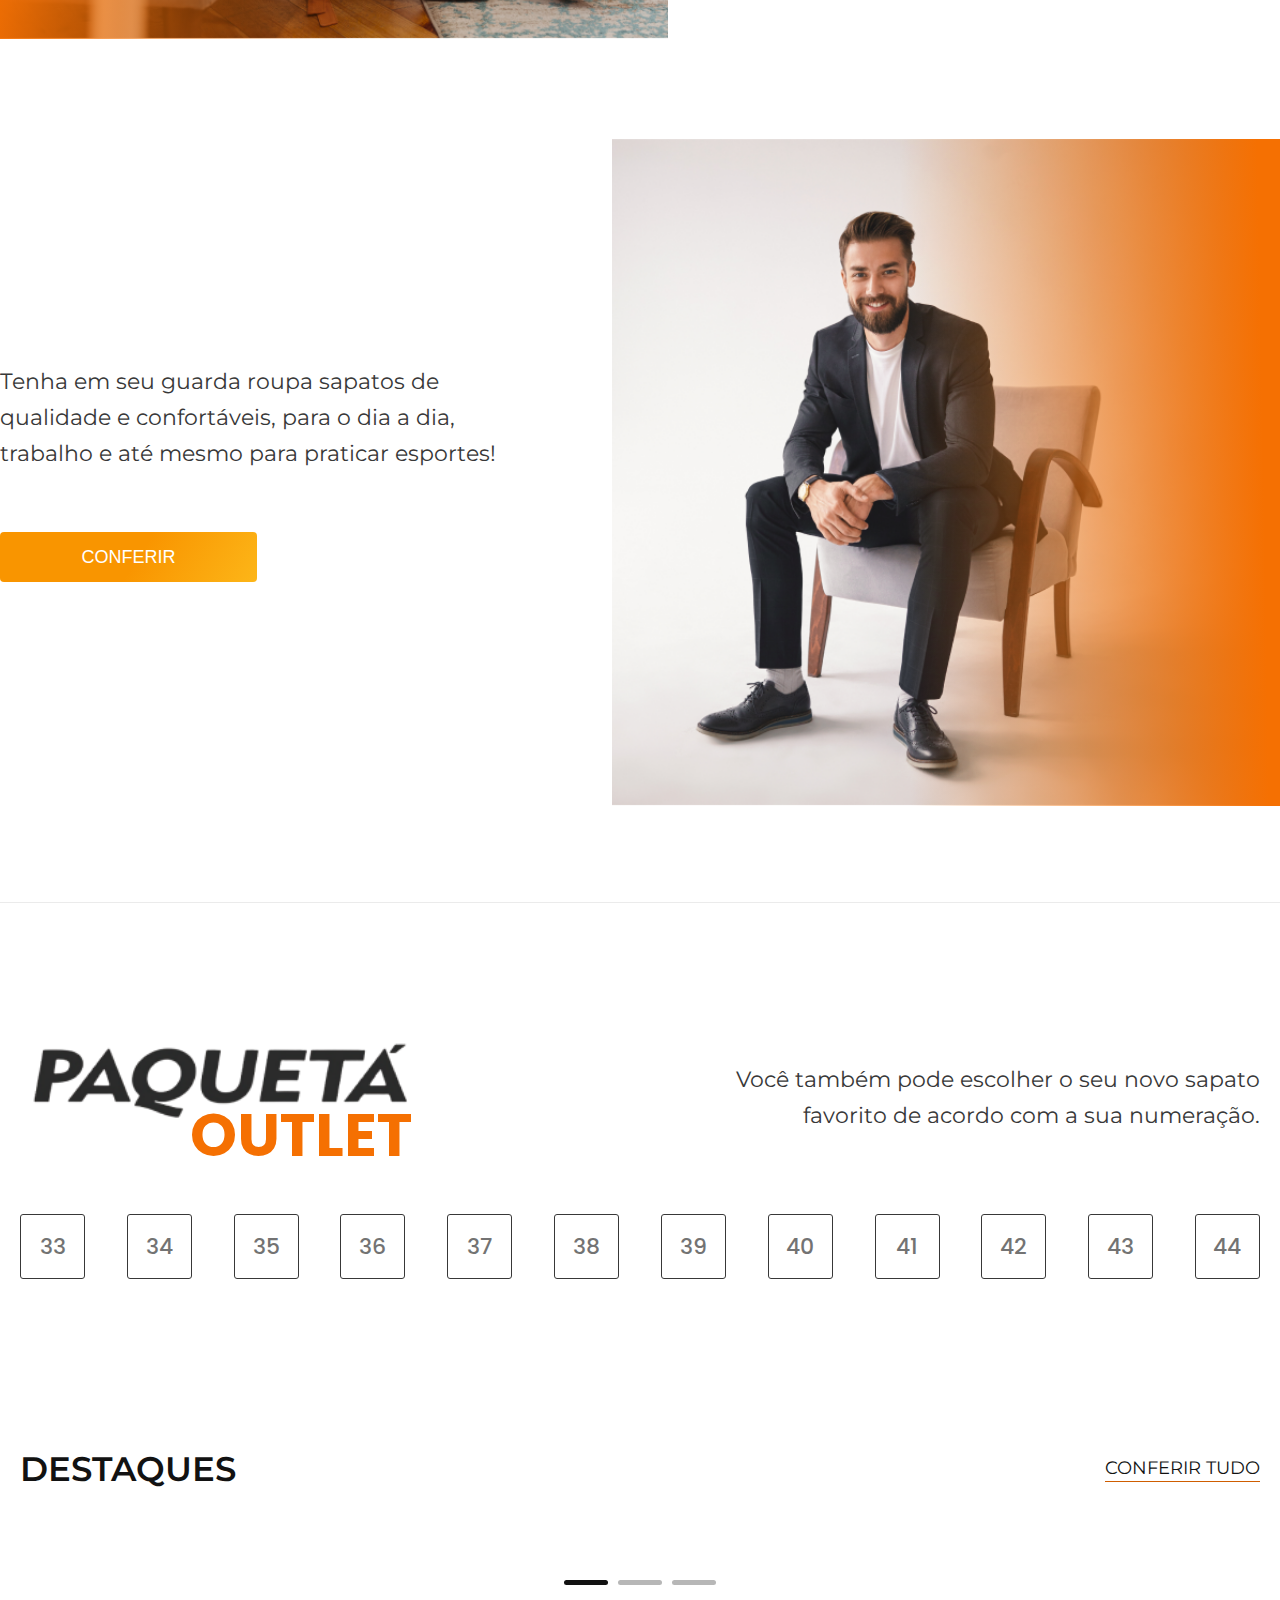
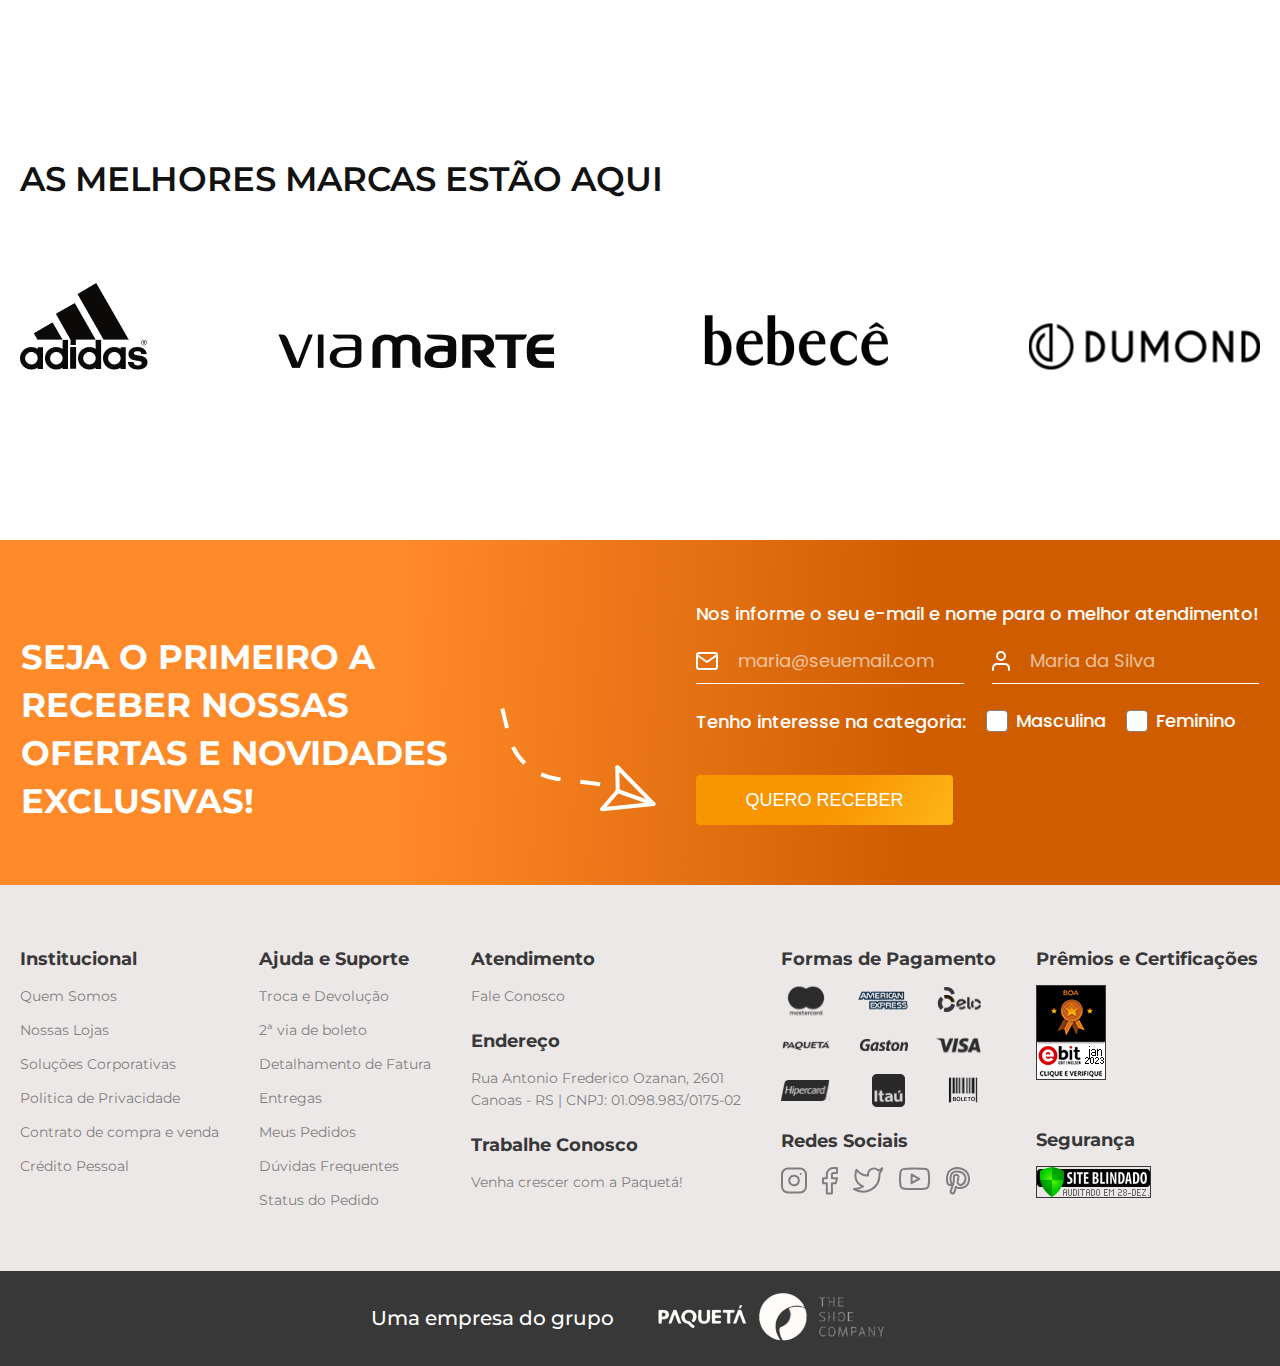
==== commit 4d53335c: ":sparkles: feat: secoes contato e sobre fetias" ====
--- a/index.html
+++ b/index.html
@@ -444,6 +444,11 @@
         <div class="cards-destaques">
           <div class="cards-destaques-carrousel"></div>
         </div>
+        <div class="cards-button">
+          <div class="button-card selected"></div>
+          <div class="button-card"></div>
+          <div class="button-card"></div>
+        </div>
       </section>
 
       <section class="marcas container">
@@ -455,6 +460,256 @@
           <img src="./assets/images/logos/dumond.png" alt="" />
         </div>
       </section>
+
+      <section class="contato">
+        <div class="flex-contato">
+          <div class="contato-text">
+            <h2>
+              SEJA O PRIMEIRO A RECEBER NOSSAS OFERTAS E NOVIDADES EXCLUSIVAS!
+            </h2>
+            <svg
+              width="175"
+              height="150"
+              viewBox="0 0 175 150"
+              fill="none"
+              xmlns="http://www.w3.org/2000/svg"
+            >
+              <path
+                d="M172.44 128.951L136.619 115.998"
+                stroke="white"
+                stroke-width="4"
+                stroke-linecap="round"
+                stroke-linejoin="round"
+              />
+              <path
+                d="M172.44 128.949L120.986 134.202L136.732 116.036L136.247 92.0013L172.44 128.949Z"
+                stroke="white"
+                stroke-width="4"
+                stroke-linecap="round"
+                stroke-linejoin="round"
+              />
+              <path
+                d="M119.163 109.242L76.4453 103.917C52.7174 100.959 33.3114 83.5959 27.7429 60.3417L21.5753 34.5861C20.6067 30.5412 17.8047 27.1806 13.9999 25.5004V25.5004"
+                stroke="white"
+                stroke-width="4"
+                stroke-dasharray="20 20"
+              />
+            </svg>
+          </div>
+          <form class="contato-news">
+            <h3>Nos informe o seu e-mail e nome para o melhor atendimento!</h3>
+
+            <div class="inputs-cards">
+              <div class="input-card">
+                <svg
+                  width="22"
+                  height="18"
+                  viewBox="0 0 22 18"
+                  fill="none"
+                  xmlns="http://www.w3.org/2000/svg"
+                >
+                  <path
+                    d="M3 1H19C20.1 1 21 1.9 21 3V15C21 16.1 20.1 17 19 17H3C1.9 17 1 16.1 1 15V3C1 1.9 1.9 1 3 1Z"
+                    stroke="white"
+                    stroke-width="2"
+                    stroke-linecap="round"
+                    stroke-linejoin="round"
+                  />
+                  <path
+                    d="M21 3L11 10L1 3"
+                    stroke="white"
+                    stroke-width="2"
+                    stroke-linecap="round"
+                    stroke-linejoin="round"
+                  />
+                </svg>
+
+                <input
+                  type="email"
+                  name="email"
+                  id="email"
+                  placeholder="maria@seuemail.com"
+                />
+              </div>
+              <div class="input-card">
+                <svg
+                  width="18"
+                  height="20"
+                  viewBox="0 0 18 20"
+                  fill="none"
+                  xmlns="http://www.w3.org/2000/svg"
+                >
+                  <path
+                    d="M17 19V17C17 15.9391 16.5786 14.9217 15.8284 14.1716C15.0783 13.4214 14.0609 13 13 13H5C3.93913 13 2.92172 13.4214 2.17157 14.1716C1.42143 14.9217 1 15.9391 1 17V19"
+                    stroke="white"
+                    stroke-width="2"
+                    stroke-linecap="round"
+                    stroke-linejoin="round"
+                  />
+                  <path
+                    d="M9 9C11.2091 9 13 7.20914 13 5C13 2.79086 11.2091 1 9 1C6.79086 1 5 2.79086 5 5C5 7.20914 6.79086 9 9 9Z"
+                    stroke="white"
+                    stroke-width="2"
+                    stroke-linecap="round"
+                    stroke-linejoin="round"
+                  />
+                </svg>
+
+                <input
+                  type="text"
+                  name="name"
+                  id="name"
+                  placeholder="Maria da Silva"
+                />
+              </div>
+            </div>
+
+            <div class="contato-interesse">
+              <label for="">Tenho interesse na categoria:</label>
+              <div>
+                <input type="checkbox" name="Masculina" id="masc" />
+                <label for="masc">Masculina</label>
+              </div>
+              <div>
+                <input type="checkbox" name="Feminino" id="fem" />
+                <label for="fem">Feminino</label>
+              </div>
+            </div>
+            <button class="button">Quero Receber</button>
+          </form>
+        </div>
+      </section>
+
+      <section class="sobre-nos">
+        <div class="container flex-sobre">
+          <div class="sobre">
+            <h3>Institucional</h3>
+            <div class="sobre-links">
+              <a href="/">Quem Somos</a>
+              <a href="/">Nossas Lojas</a>
+              <a href="/">Soluções Corporativas</a>
+              <a href="/">Politica de Privacidade</a>
+              <a href="/">Contrato de compra e venda</a>
+              <a href="/">Crédito Pessoal</a>
+            </div>
+          </div>
+
+          <div class="sobre">
+            <h3>Ajuda e Suporte</h3>
+            <div class="sobre-links">
+              <a href="/">Troca e Devolução</a>
+              <a href="/">2ª via de boleto</a>
+              <a href="/">Detalhamento de Fatura</a>
+              <a href="/">Entregas</a>
+              <a href="/">Meus Pedidos</a>
+              <a href="/">Dúvidas Frequentes</a>
+              <a href="/">Status do Pedido</a>
+            </div>
+          </div>
+
+          <div class="sobre-unique">
+            <div class="sobre">
+              <h3>Atendimento</h3>
+              <div class="sobre-links">
+                <a href="/">Fale Conosco</a>
+              </div>
+            </div>
+
+            <div class="sobre">
+              <h3>Endereço</h3>
+              <div class="sobre-links">
+                <a href="/"
+                  >Rua Antonio Frederico Ozanan, 2601 <br />
+                  Canoas - RS | CNPJ: 01.098.983/0175-02</a
+                >
+              </div>
+            </div>
+
+            <div class="sobre">
+              <h3>Trabalhe Conosco</h3>
+              <div class="sobre-links">
+                <a href="/">Venha crescer com a Paquetá!</a>
+              </div>
+            </div>
+          </div>
+
+          <div class="sobre-unique">
+            <div class="sobre">
+              <h3>Formas de Pagamento</h3>
+              <div class="sobre-images">
+                <a href="/"
+                  ><img src="/assets/images/icons/mastercard.svg" alt=""
+                /></a>
+                <a href="/"
+                  ><img src="/assets/images/icons/american.svg" alt=""
+                /></a>
+                <a href="/"
+                  ><img src="/assets/images/icons/cielo.svg" alt=""
+                /></a>
+                <a href="/"
+                  ><img src="/assets/images/icons/paqueta.svg" alt=""
+                /></a>
+                <a href="/"
+                  ><img src="/assets/images/icons/gaston.svg" alt=""
+                /></a>
+                <a href="/"
+                  ><img src="/assets/images/icons/visa.svg" alt=""
+                /></a>
+                <a href="/"
+                  ><img src="/assets/images/icons/hipercard.svg" alt=""
+                /></a>
+                <a href="/"
+                  ><img src="/assets/images/icons/itau.svg" alt=""
+                /></a>
+                <a href="/"
+                  ><img src="/assets/images/icons/boleto.svg" alt=""
+                /></a>
+              </div>
+
+              <div class="sobre sobre-sociais">
+                <h3>Redes Sociais</h3>
+                <div class="sociais">
+                  <a href="/"
+                    ><img src="./assets/images/icons/instagram.svg" alt=""
+                  /></a>
+                  <a href="/"
+                    ><img src="./assets/images/icons/facebook.svg" alt=""
+                  /></a>
+                  <a href="/"
+                    ><img src="./assets/images/icons/twitter.svg" alt=""
+                  /></a>
+                  <a href="/"
+                    ><img src="./assets/images/icons/youtube.svg" alt=""
+                  /></a>
+                  <a href="/"
+                    ><img src="./assets/images/icons/pinterest.svg" alt=""
+                  /></a>
+                </div>
+              </div>
+            </div>
+          </div>
+
+          <div class="sobre-unique">
+            <div class="sobre">
+              <h3>Prêmios e Certificações</h3>
+              <div class="sobre-images premio">
+                <a href="/"
+                  ><img src="./assets/images/icons/bit.png" alt=""
+                /></a>
+              </div>
+            </div>
+
+            <div class="sobre site-blindado">
+              <h3>Segurança</h3>
+              <div class="sobre-images site">
+                <a href="/"
+                  ><img src="./assets/images/icons/site-blindado.png" alt=""
+                /></a>
+              </div>
+            </div>
+          </div>
+        </div>
+      </section>
     </main>
 
     <footer>
--- a/assets/css/styles.css
+++ b/assets/css/styles.css
@@ -5,6 +5,8 @@
 @import "marcas.css";
 @import "outlet.css";
 @import "destaques.css";
+@import "contato.css";
+@import "sobre.css";
 @import "footer.css";
 
 @import "responsivo.css";
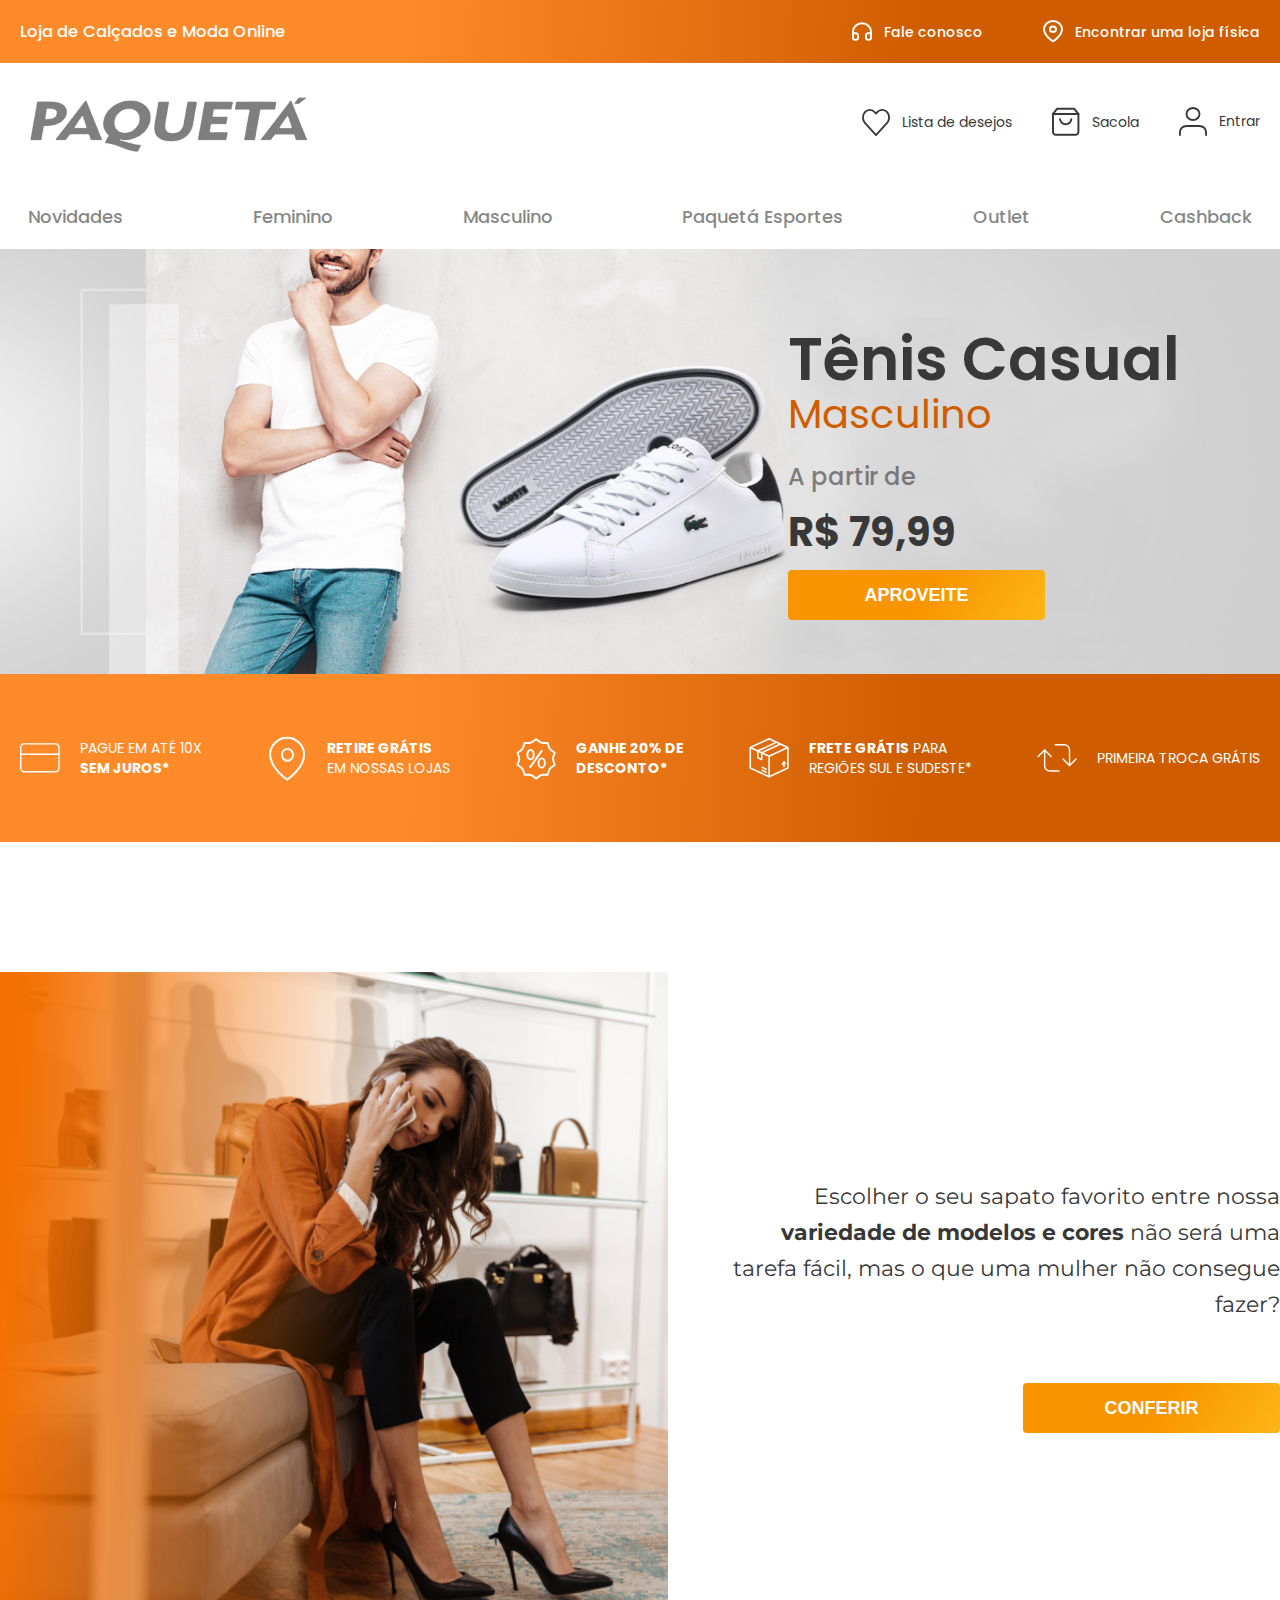
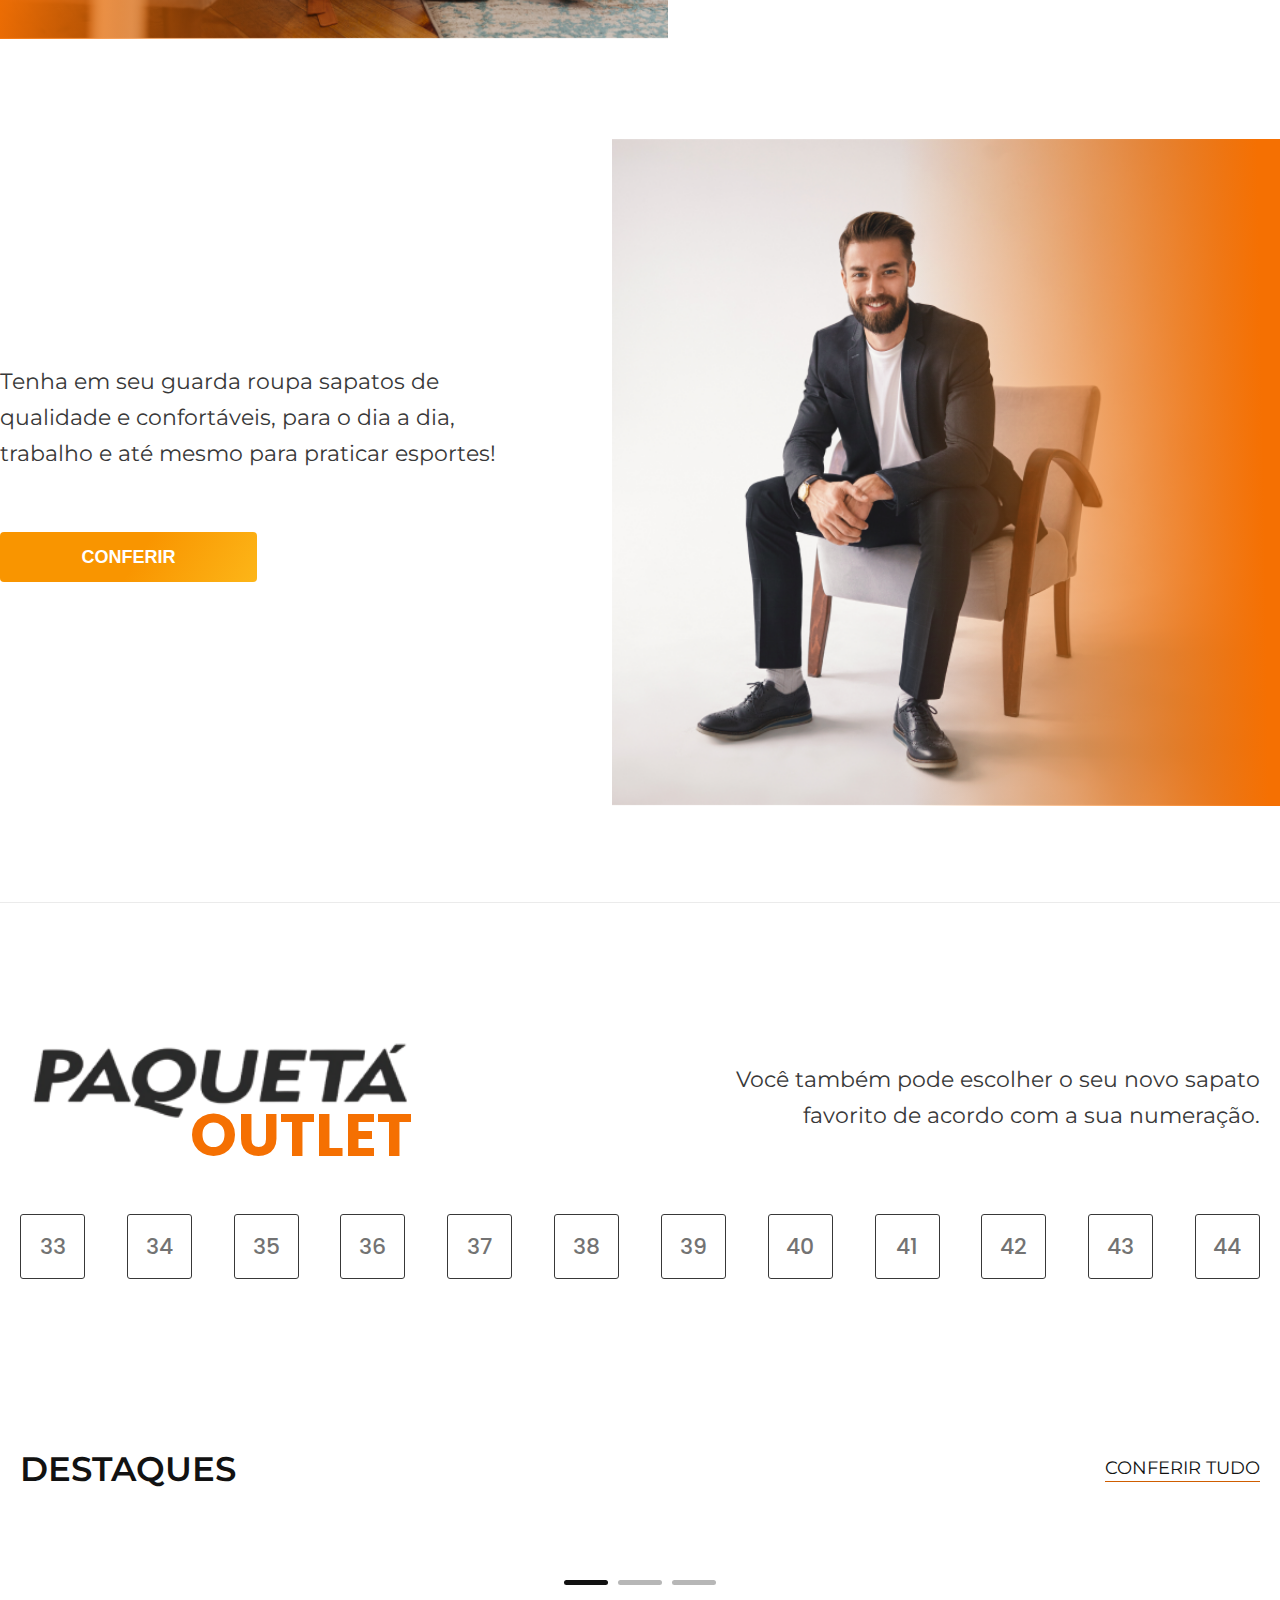
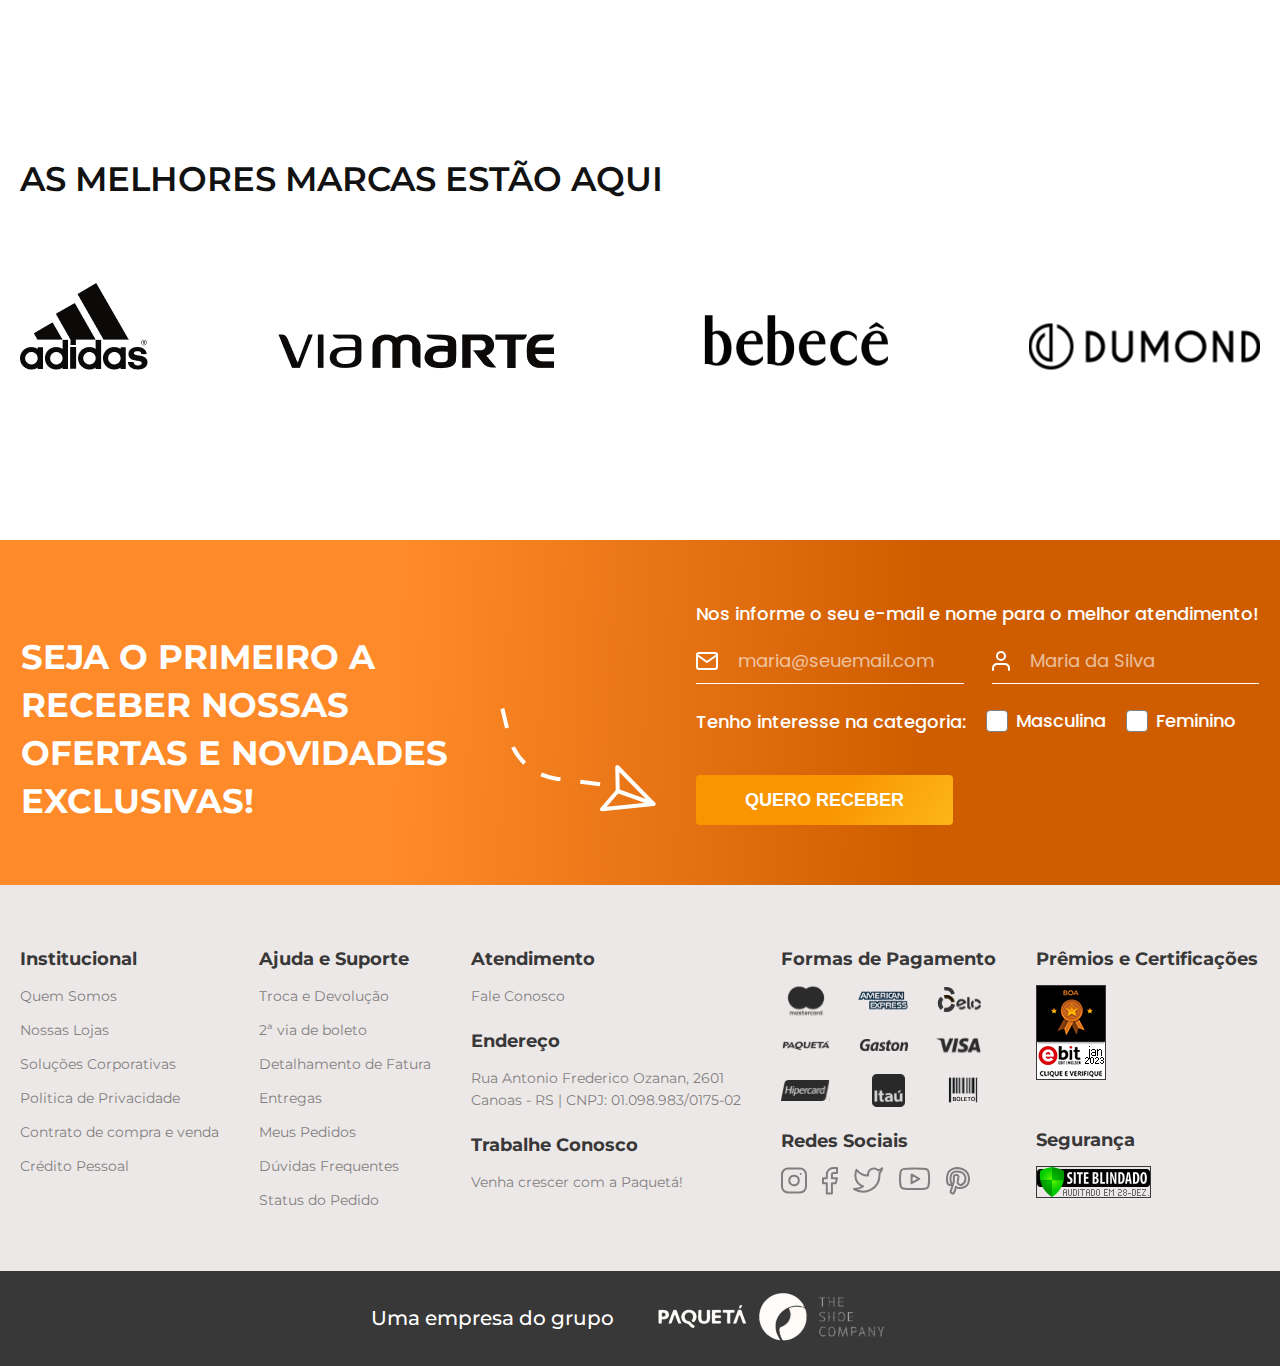
==== commit e2ca76b9: "feat: page de produto para cadan produto clicado" ====
--- a/index.html
+++ b/index.html
@@ -1,5 +1,5 @@
 <!DOCTYPE html>
-<html lang="en">
+<html lang="pt-BR">
   <head>
     <meta charset="UTF-8" />
     <meta http-equiv="X-UA-Compatible" content="IE=edge" />
@@ -445,9 +445,9 @@
           <div class="cards-destaques-carrousel"></div>
         </div>
         <div class="cards-button">
-          <div class="button-card selected"></div>
+          <div class="button-card selected left"></div>
           <div class="button-card"></div>
-          <div class="button-card"></div>
+          <div class="button-card bRight"></div>
         </div>
       </section>
 
--- a/assets/css/styles.css
+++ b/assets/css/styles.css
@@ -7,6 +7,7 @@
 @import "destaques.css";
 @import "contato.css";
 @import "sobre.css";
+@import "produto.css";
 @import "footer.css";
 
 @import "responsivo.css";
